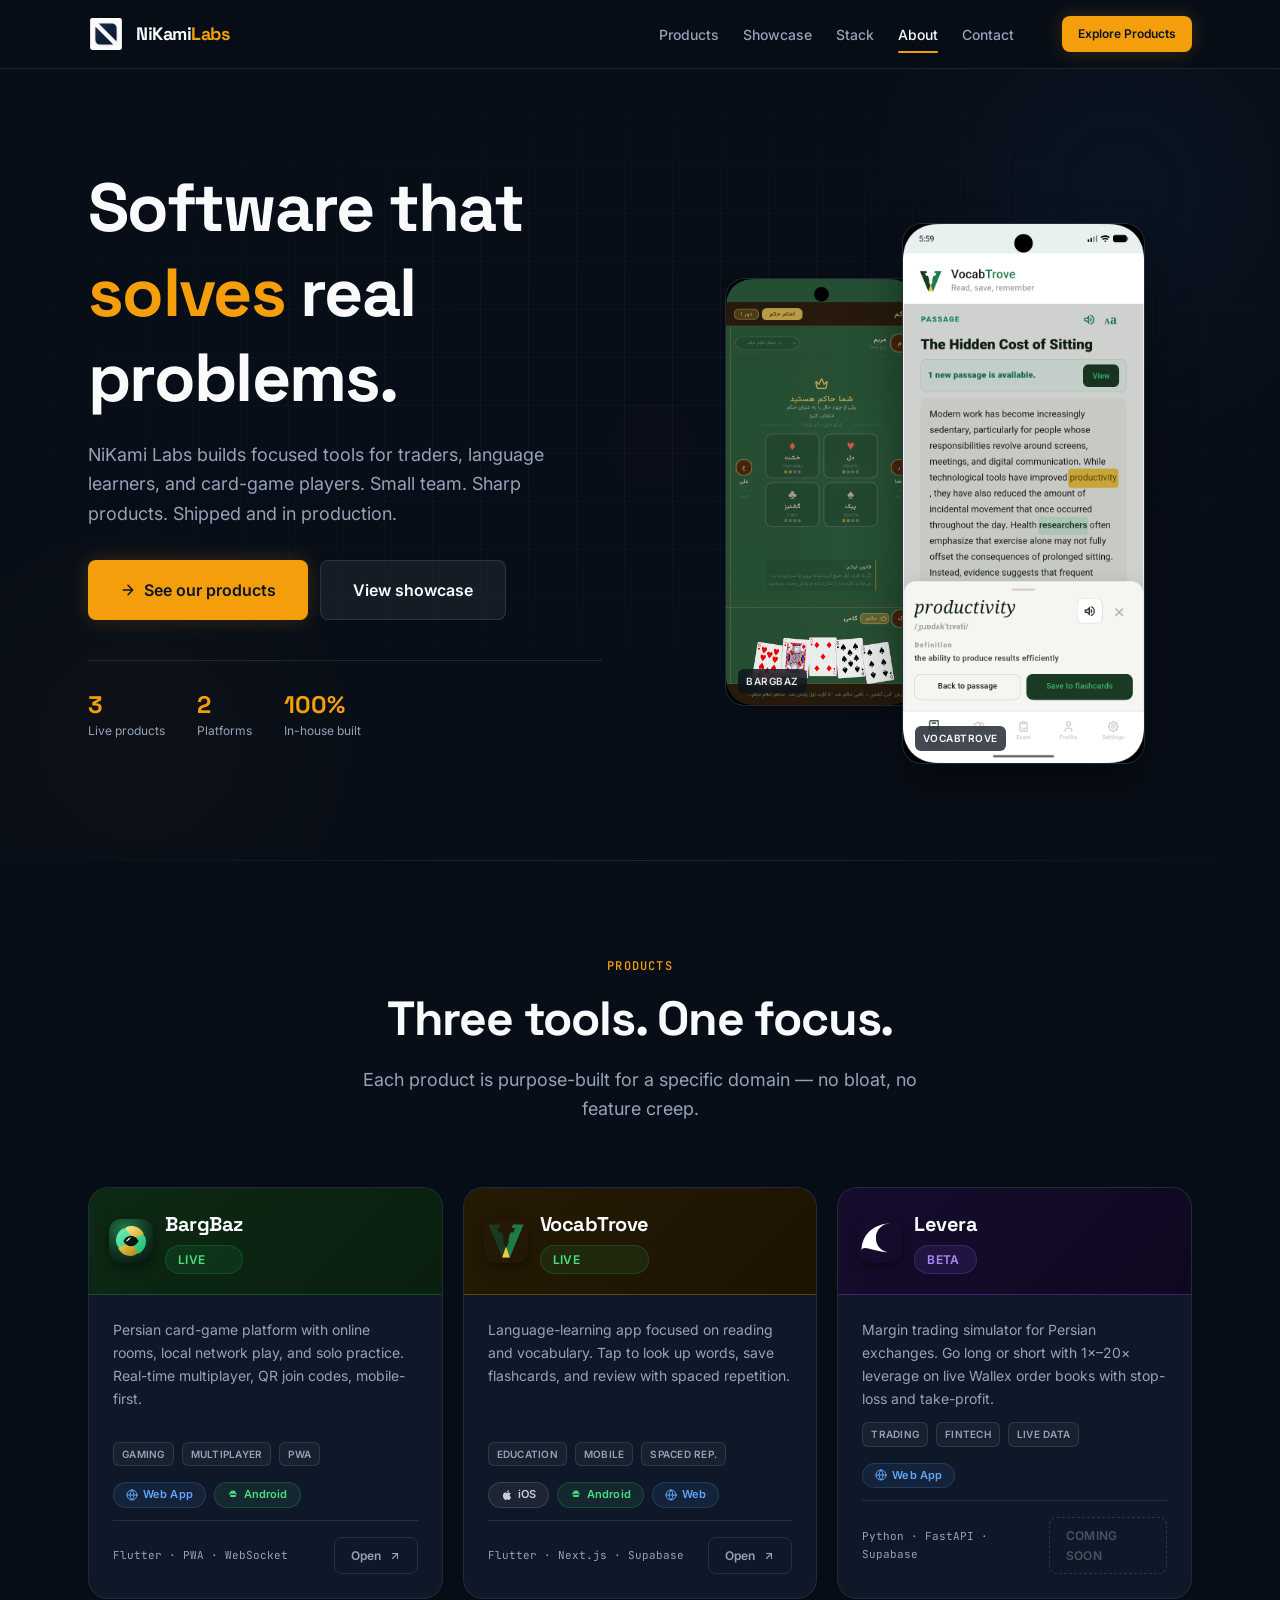
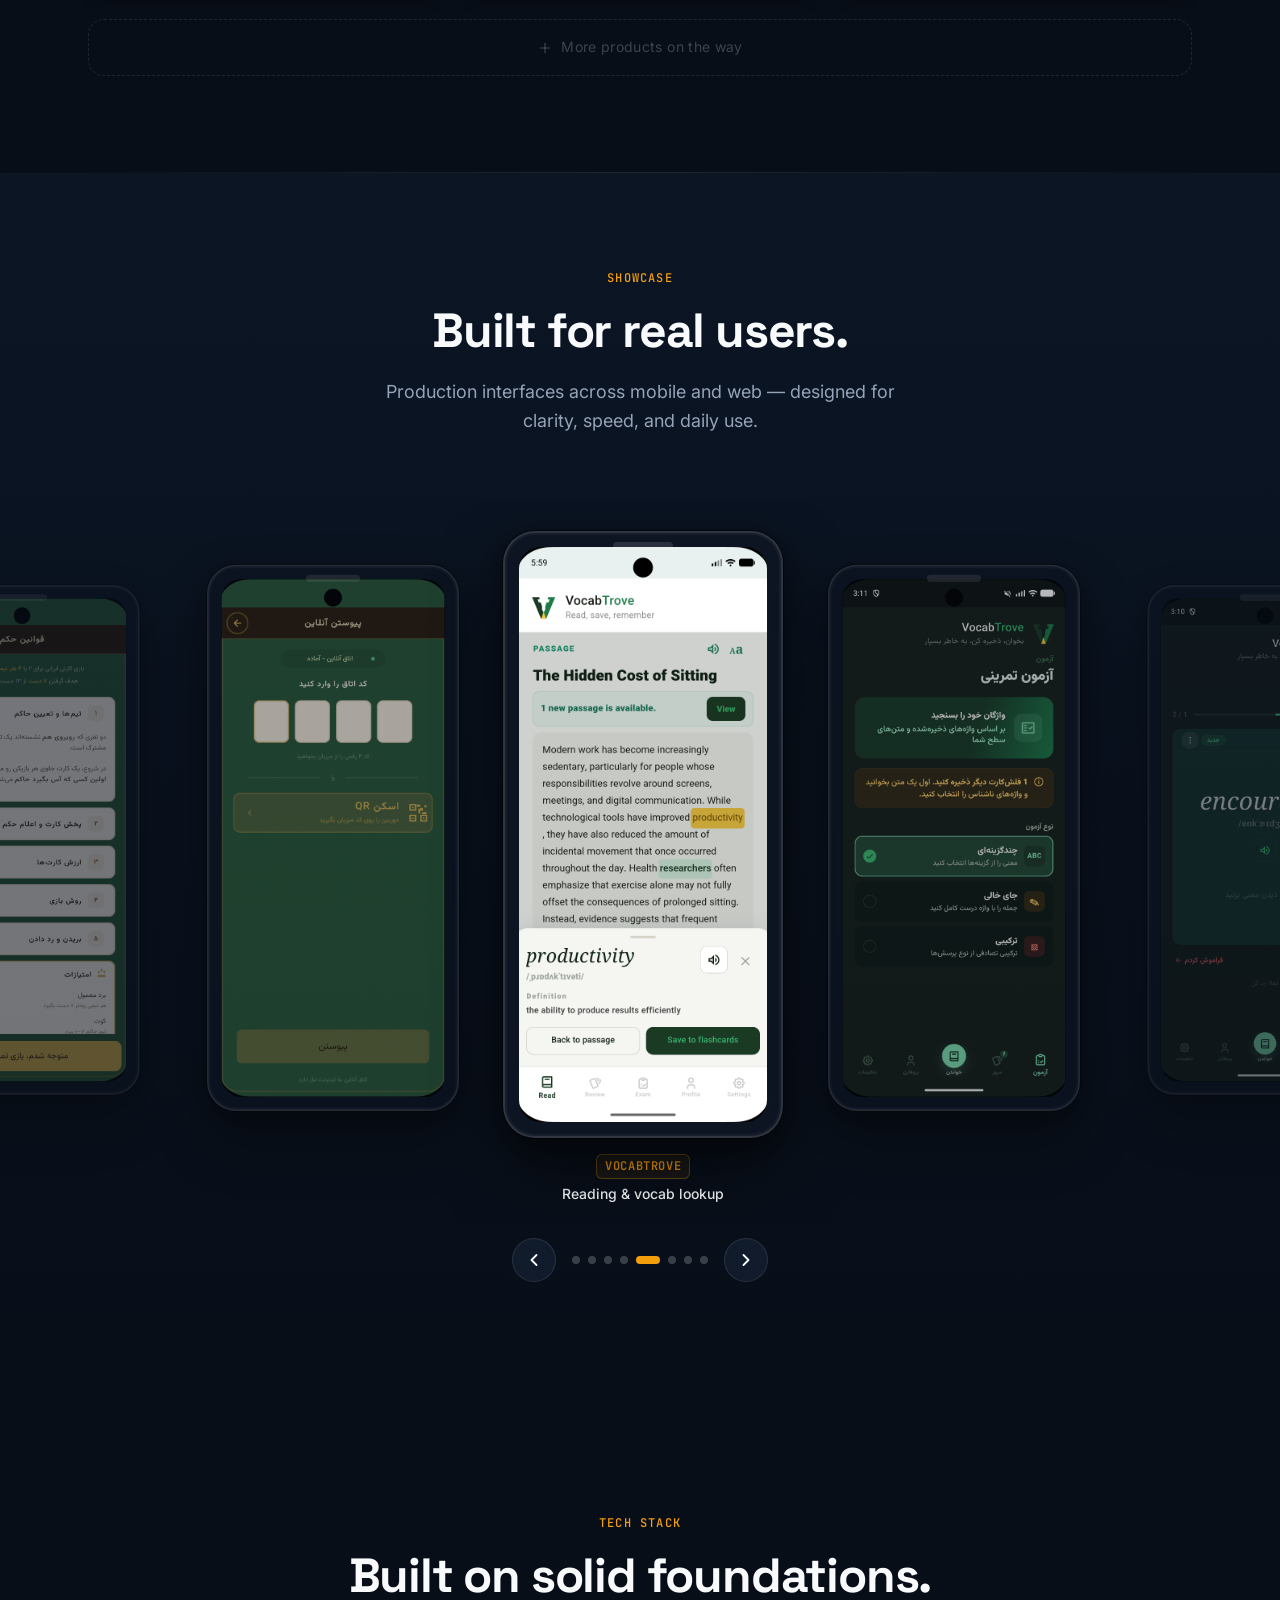
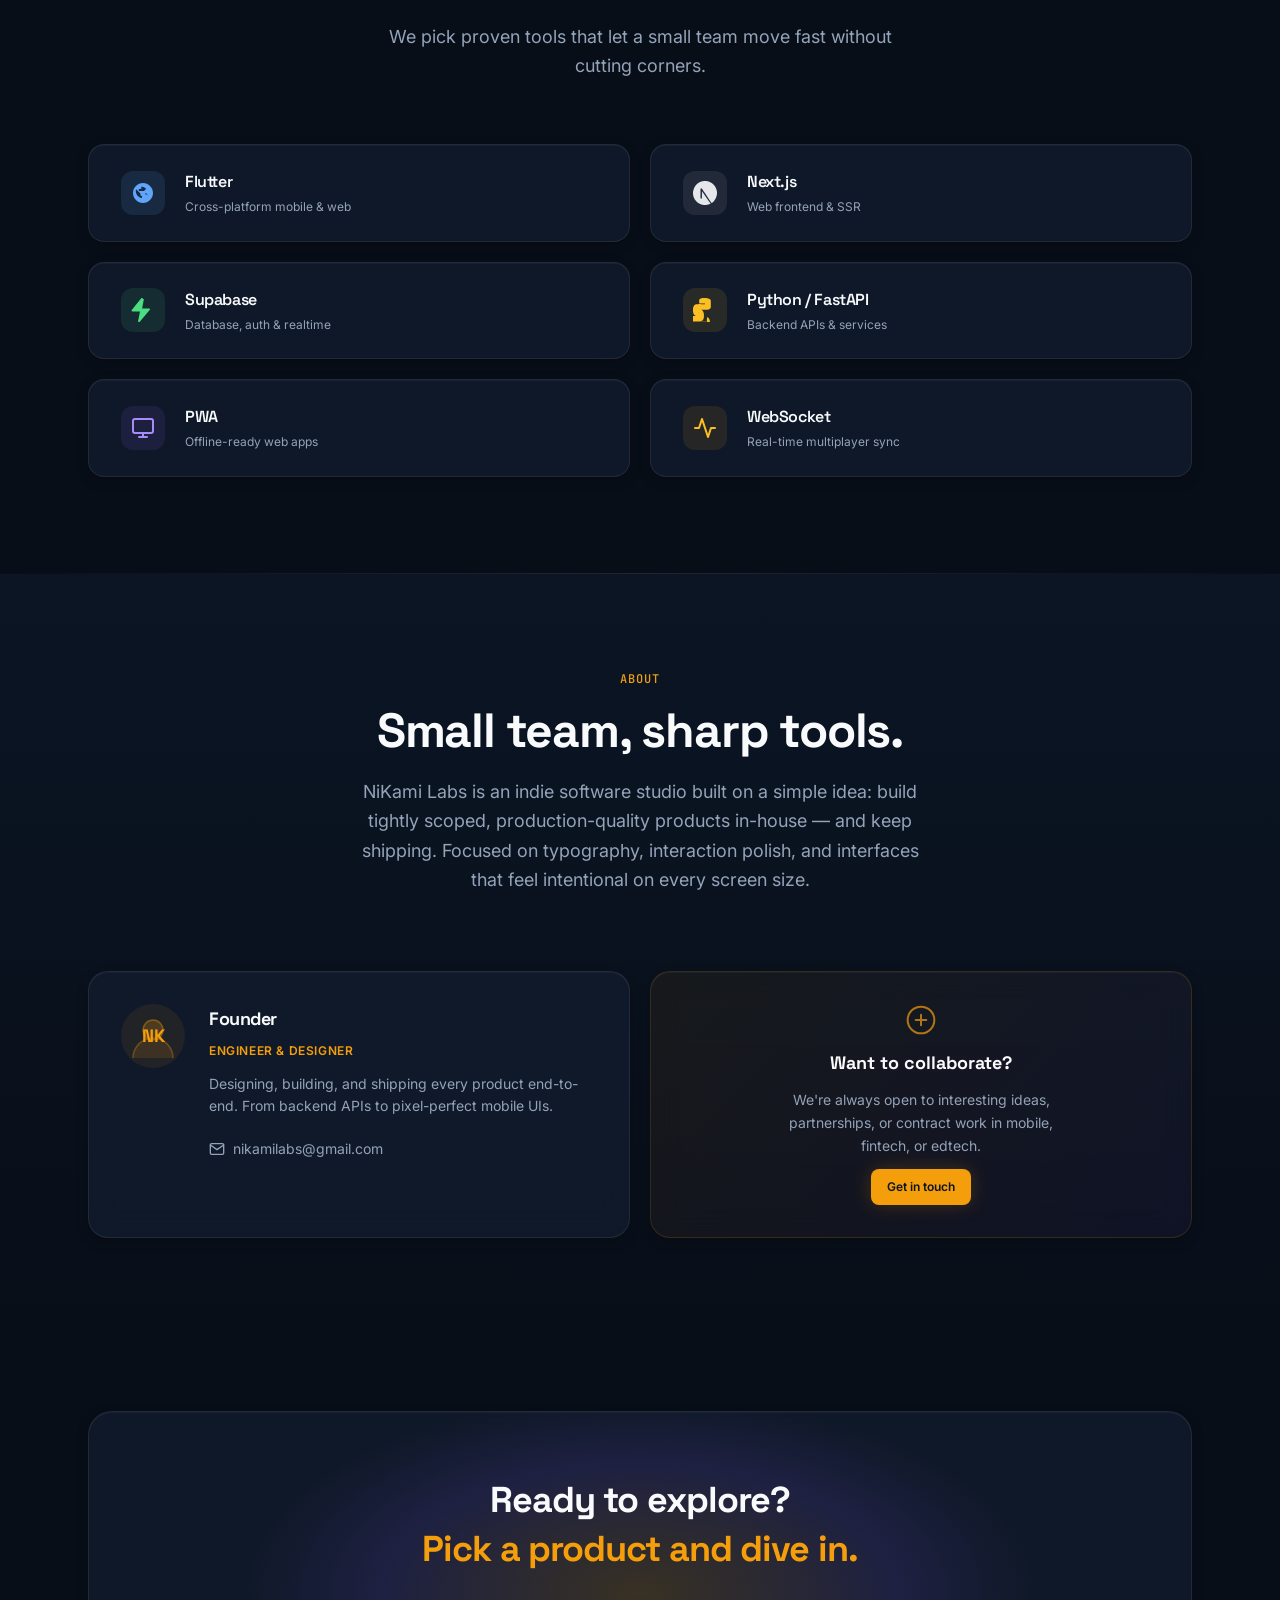
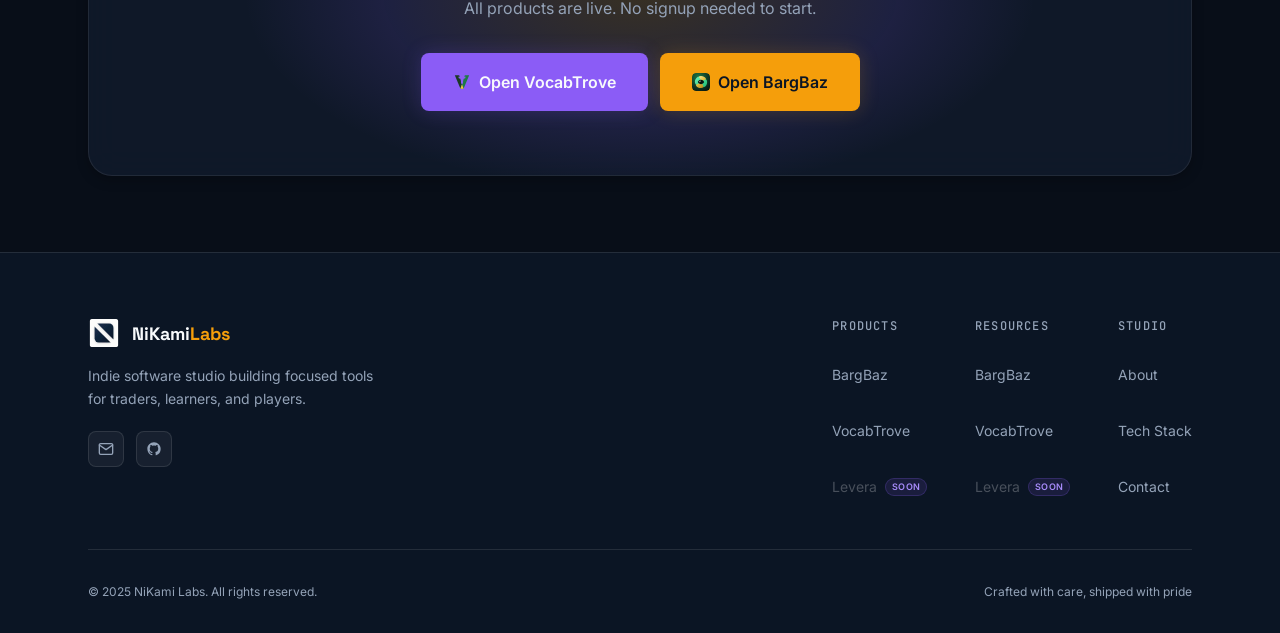
==== index.html @ 09a5a9fc "Initial commit" ====
<!DOCTYPE html>
<html lang="en">
<head>
  <meta charset="UTF-8" />
  <meta name="viewport" content="width=device-width, initial-scale=1.0" />
  <title>NiKami Labs — Software that means something</title>
  <meta name="description" content="NiKami Labs builds focused software products: BargBaz, VocabTrove, and Levera. Small indie team shipping production-quality apps." />
  <meta name="theme-color" content="#0B1524" />
  <meta property="og:title" content="NiKami Labs — Software that means something" />
  <meta property="og:description" content="Indie software studio building focused tools for traders, learners, and players." />
  <meta property="og:type" content="website" />
  <link rel="icon" href="logos/nikami-labs-mark.svg" type="image/svg+xml" />
  <link rel="stylesheet" href="styles.css" />
</head>
<body>

<a class="skip-link" href="#main">Skip to main content</a>

<!-- ══ NAV ══════════════════════════════════════════════════ -->
<div class="nav-wrapper">
  <nav class="container nav" aria-label="Primary">
    <a href="#" class="nav-logo" aria-label="NiKami Labs home">
      <img class="nav-logo-mark" src="logos/nikami-labs-mark.svg" width="36" height="36" alt="" />
      <span class="nav-logo-name">NiKami<span>Labs</span></span>
    </a>
    <ul class="nav-links">
      <li><a href="#products">Products</a></li>
      <li><a href="#showcase">Showcase</a></li>
      <li><a href="#stack">Stack</a></li>
      <li><a href="#about">About</a></li>
      <li><a href="#contact">Contact</a></li>
    </ul>
    <a href="#products" class="btn btn-primary btn-sm nav-cta">Explore Products</a>
    <button class="nav-hamburger" type="button" aria-label="Open menu" aria-expanded="false" aria-controls="mobileMenu" id="menuToggle">
      <svg width="22" height="22" viewBox="0 0 22 22" fill="none" aria-hidden="true">
        <path d="M3 6h16M3 11h16M3 16h16" stroke="currentColor" stroke-width="1.8" stroke-linecap="round"/>
      </svg>
    </button>
  </nav>
</div>

<div class="mobile-menu" id="mobileMenu" role="dialog" aria-label="Navigation" aria-hidden="true">
  <a href="#products">Products</a>
  <a href="#showcase">Showcase</a>
  <a href="#stack">Stack</a>
  <a href="#about">About</a>
  <a href="#contact">Contact</a>
  <a href="#products" class="btn btn-primary">Explore Products</a>
</div>


<main id="main">

<!-- ══ HERO ══════════════════════════════════════════════════ -->
<section class="hero" aria-labelledby="hero-heading">
  <div class="hero-bg" aria-hidden="true">
    <div class="hero-blob hero-blob-1"></div>
    <div class="hero-blob hero-blob-2"></div>
    <div class="hero-blob hero-blob-3"></div>
    <div class="hero-grid-bg"></div>
  </div>
  <div class="container hero-inner">

    <div class="hero-text reveal">
      <h1 class="hero-headline" id="hero-heading">
        Software that<br>
        <span class="highlight">solves</span> real<br>
        problems.
      </h1>
      <p class="hero-sub">
        NiKami Labs builds focused tools for traders, language learners,
        and card-game players. Small team. Sharp products. Shipped and in production.
      </p>
      <div class="hero-ctas">
        <a href="#products" class="btn btn-primary btn-lg">
          <svg width="16" height="16" viewBox="0 0 24 24" fill="none" stroke="currentColor" stroke-width="2.2" stroke-linecap="round" stroke-linejoin="round" aria-hidden="true"><path d="M5 12h14M12 5l7 7-7 7"/></svg>
          See our products
        </a>
        <a href="#showcase" class="btn btn-secondary btn-lg">View showcase</a>
      </div>
      <dl class="hero-stats">
        <div class="hero-stat">
          <dt class="hero-stat-value" data-count="3">3</dt>
          <dd class="hero-stat-label">Live products</dd>
        </div>
        <div class="hero-stat">
          <dt class="hero-stat-value" data-count="2">2</dt>
          <dd class="hero-stat-label">Platforms</dd>
        </div>
        <div class="hero-stat">
          <dt class="hero-stat-value">100%</dt>
          <dd class="hero-stat-label">In-house built</dd>
        </div>
      </dl>
    </div>

    <div class="hero-visual reveal reveal-d2" aria-hidden="true">
      <div class="hero-showcase">
        <div class="showcase-card showcase-card-main glass">
          <img src="screenshots/vocabTrove/vocabtrove-reader-phone.png" alt="" width="280" height="560" loading="eager" />
          <span class="showcase-label">VocabTrove</span>
        </div>
        <div class="showcase-card showcase-card-secondary glass">
          <img src="screenshots/bargbaz/Screenshot_1784278990.png" alt="" width="200" height="400" loading="eager" />
          <span class="showcase-label">BargBaz</span>
        </div>
        <div class="showcase-card showcase-card-tertiary glass">
          <img src="screenshots/vocabTrove/vocabtrove-fa-review-dark.png" alt="" width="180" height="360" loading="lazy" />
          <span class="showcase-label">Flashcards</span>
        </div>
      </div>
    </div>

  </div>
</section>

<hr class="divider">


<!-- ══ PRODUCTS (Bento) ═════════════════════════════════════ -->
<section id="products" class="section section-dark" aria-labelledby="products-heading">
  <div class="container">
    <div class="section-header reveal">
      <p class="eyebrow">Products</p>
      <h2 class="section-title" id="products-heading">Three tools. One focus.</h2>
      <p class="section-sub">Each product is purpose-built for a specific domain — no bloat, no feature creep.</p>
    </div>

    <div class="products-row">

      <!-- BargBaz -->
      <article class="product-card glass reveal" aria-labelledby="bargbaz-name">
        <div class="product-card-header-band banner-bargbaz">
          <img src="logos/bargbaz-final-pivot-icon.svg" width="40" height="40" alt="" class="product-band-logo" />
          <div>
            <h3 class="product-name" id="bargbaz-name">BargBaz</h3>
            <span class="badge badge-green">Live</span>
          </div>
        </div>
        <div class="product-card-body">
          <p class="product-desc">
            Persian card-game platform with online rooms, local network play, and solo practice.
            Real-time multiplayer, QR join codes, mobile-first.
          </p>
          <div class="product-tags">
            <span class="product-tag">Gaming</span>
            <span class="product-tag">Multiplayer</span>
            <span class="product-tag">PWA</span>
          </div>
          <div class="product-platforms">
            <span class="platform-badge platform-web">
              <svg width="12" height="12" viewBox="0 0 24 24" fill="none" stroke="currentColor" stroke-width="2" stroke-linecap="round" stroke-linejoin="round" aria-hidden="true"><circle cx="12" cy="12" r="10"/><line x1="2" y1="12" x2="22" y2="12"/><path d="M12 2a15.3 15.3 0 0 1 4 10 15.3 15.3 0 0 1-4 10 15.3 15.3 0 0 1-4-10 15.3 15.3 0 0 1 4-10z"/></svg>
              Web App
            </span>
            <span class="platform-badge platform-android">
              <svg width="12" height="12" viewBox="0 0 24 24" fill="currentColor" aria-hidden="true"><path d="M17.523 15.341a.5.5 0 0 1-.5.5H6.977a.5.5 0 0 1-.5-.5V9.5h11.046v5.841zm-10.98-9.5 1.195-2.39a.5.5 0 0 1 .894.447L7.5 5.8A7.5 7.5 0 0 0 4.5 12h15a7.5 7.5 0 0 0-3-6.2L15.368 3.898a.5.5 0 1 1 .894-.447L17.457 5.84A7.5 7.5 0 0 0 4.5 12M9.5 11a.5.5 0 1 0 0-1 .5.5 0 0 0 0 1zm5 0a.5.5 0 1 0 0-1 .5.5 0 0 0 0 1z"/></svg>
              Android
            </span>
          </div>
          <div class="product-footer">
            <span class="product-stack font-mono">Flutter · PWA · WebSocket</span>
            <a href="https://bargbaz.vercel.app" class="btn btn-ghost btn-sm" target="_blank" rel="noopener">
              Open <svg width="12" height="12" viewBox="0 0 24 24" fill="none" stroke="currentColor" stroke-width="2.2" stroke-linecap="round" stroke-linejoin="round" aria-hidden="true"><path d="M7 17L17 7M7 7h10v10"/></svg>
            </a>
          </div>
        </div>
      </article>

      <!-- VocabTrove -->
      <article class="product-card glass reveal reveal-d1" aria-labelledby="vocab-name">
        <div class="product-card-header-band banner-vocab">
          <img src="logos/vocabtrove-icon.svg" width="40" height="40" alt="" class="product-band-logo" />
          <div>
            <h3 class="product-name" id="vocab-name">VocabTrove</h3>
            <span class="badge badge-green">Live</span>
          </div>
        </div>
        <div class="product-card-body">
          <p class="product-desc">
            Language-learning app focused on reading and vocabulary. Tap to look up words,
            save flashcards, and review with spaced repetition.
          </p>
          <div class="product-tags">
            <span class="product-tag">Education</span>
            <span class="product-tag">Mobile</span>
            <span class="product-tag">Spaced Rep.</span>
          </div>
          <div class="product-platforms">
            <span class="platform-badge platform-ios">
              <svg width="12" height="12" viewBox="0 0 24 24" fill="currentColor" aria-hidden="true"><path d="M18.71 19.5c-.83 1.24-1.71 2.45-3.05 2.47-1.34.03-1.77-.79-3.29-.79-1.53 0-2 .77-3.27.82-1.31.05-2.3-1.32-3.14-2.53C4.25 17 2.94 12.45 4.7 9.39c.87-1.52 2.43-2.48 4.12-2.51 1.28-.02 2.5.87 3.29.87.78 0 2.26-1.07 3.8-.91.65.03 2.47.26 3.64 1.98-.09.06-2.17 1.28-2.15 3.81.03 3.02 2.65 4.03 2.68 4.04-.03.07-.42 1.44-1.38 2.83M13 3.5c.73-.83 1.94-1.46 2.94-1.5.13 1.17-.34 2.35-1.04 3.19-.69.85-1.83 1.51-2.95 1.42-.15-1.15.41-2.35 1.05-3.11z"/></svg>
              iOS
            </span>
            <span class="platform-badge platform-android">
              <svg width="12" height="12" viewBox="0 0 24 24" fill="currentColor" aria-hidden="true"><path d="M17.523 15.341a.5.5 0 0 1-.5.5H6.977a.5.5 0 0 1-.5-.5V9.5h11.046v5.841zm-10.98-9.5 1.195-2.39a.5.5 0 0 1 .894.447L7.5 5.8A7.5 7.5 0 0 0 4.5 12h15a7.5 7.5 0 0 0-3-6.2L15.368 3.898a.5.5 0 1 1 .894-.447L17.457 5.84A7.5 7.5 0 0 0 4.5 12M9.5 11a.5.5 0 1 0 0-1 .5.5 0 0 0 0 1zm5 0a.5.5 0 1 0 0-1 .5.5 0 0 0 0 1z"/></svg>
              Android
            </span>
            <span class="platform-badge platform-web">
              <svg width="12" height="12" viewBox="0 0 24 24" fill="none" stroke="currentColor" stroke-width="2" stroke-linecap="round" stroke-linejoin="round" aria-hidden="true"><circle cx="12" cy="12" r="10"/><line x1="2" y1="12" x2="22" y2="12"/><path d="M12 2a15.3 15.3 0 0 1 4 10 15.3 15.3 0 0 1-4 10 15.3 15.3 0 0 1-4-10 15.3 15.3 0 0 1 4-10z"/></svg>
              Web
            </span>
          </div>
          <div class="product-footer">
            <span class="product-stack font-mono">Flutter · Next.js · Supabase</span>
            <a href="https://vocab-trove.vercel.app" class="btn btn-ghost btn-sm" target="_blank" rel="noopener">
              Open <svg width="12" height="12" viewBox="0 0 24 24" fill="none" stroke="currentColor" stroke-width="2.2" stroke-linecap="round" stroke-linejoin="round" aria-hidden="true"><path d="M7 17L17 7M7 7h10v10"/></svg>
            </a>
          </div>
        </div>
      </article>

      <!-- Levera -->
      <article class="product-card glass reveal reveal-d2" aria-labelledby="levera-name">
        <div class="product-card-header-band banner-purple">
          <img src="logos/levera-logo.svg" width="40" height="40" alt="" class="product-band-logo" />
          <div>
            <h3 class="product-name" id="levera-name">Levera</h3>
            <span class="badge badge-purple">Beta</span>
          </div>
        </div>
        <div class="product-card-body">
          <p class="product-desc">
            Margin trading simulator for Persian exchanges. Go long or short with 1×–20× leverage
            on live Wallex order books with stop-loss and take-profit.
          </p>
          <div class="product-tags">
            <span class="product-tag">Trading</span>
            <span class="product-tag">Fintech</span>
            <span class="product-tag">Live Data</span>
          </div>
          <div class="product-platforms">
            <span class="platform-badge platform-web">
              <svg width="12" height="12" viewBox="0 0 24 24" fill="none" stroke="currentColor" stroke-width="2" stroke-linecap="round" stroke-linejoin="round" aria-hidden="true"><circle cx="12" cy="12" r="10"/><line x1="2" y1="12" x2="22" y2="12"/><path d="M12 2a15.3 15.3 0 0 1 4 10 15.3 15.3 0 0 1-4 10 15.3 15.3 0 0 1-4-10 15.3 15.3 0 0 1 4-10z"/></svg>
              Web App
            </span>
          </div>
          <div class="product-footer">
            <span class="product-stack font-mono">Python · FastAPI · Supabase</span>
            <span class="btn-coming-soon">Coming soon</span>
          </div>
        </div>
      </article>

      <!-- More coming — full-width strip -->
      <div class="product-upcoming-strip reveal reveal-d3" aria-label="More products coming">
        <svg width="16" height="16" viewBox="0 0 24 24" fill="none" stroke="currentColor" stroke-width="1.8" stroke-linecap="round" stroke-linejoin="round" aria-hidden="true"><line x1="12" y1="5" x2="12" y2="19"/><line x1="5" y1="12" x2="19" y2="12"/></svg>
        <span>More products on the way</span>
      </div>

    </div>
  </div>
</section>

<hr class="divider">


<!-- ══ SHOWCASE PHONE CAROUSEL ═══════════════════════════════ -->
<section id="showcase" class="section section-muted" aria-labelledby="showcase-heading">
  <div class="container">
    <div class="section-header reveal">
      <p class="eyebrow">Showcase</p>
      <h2 class="section-title" id="showcase-heading">Built for real users.</h2>
      <p class="section-sub">Production interfaces across mobile and web — designed for clarity, speed, and daily use.</p>
    </div>
  </div>

  <div class="phone-carousel reveal" role="region" aria-label="Product screenshots" aria-roledescription="carousel">

    <!-- the stage clips overflow; cards are positioned by JS -->
    <div class="phone-stage" id="phoneStage">
      <div class="phone-track" id="phoneTrack">

        <figure class="phone-card" role="group" aria-roledescription="slide" aria-label="1 of 8">
          <div class="phone-frame">
            <div class="phone-screen">
              <img src="screenshots/bargbaz/Screenshot_1784278990.png" alt="BargBaz — Hokm game, trump suit selection" loading="lazy" />
            </div>
          </div>
          <figcaption class="phone-caption">
            <span class="phone-caption-tag">BargBaz</span>
            Multiplayer card game
          </figcaption>
        </figure>

        <figure class="phone-card" role="group" aria-roledescription="slide" aria-label="2 of 8">
          <div class="phone-frame">
            <div class="phone-screen">
              <img src="screenshots/bargbaz/Screenshot_1784278939.png" alt="BargBaz — online room with QR code join" loading="lazy" />
            </div>
          </div>
          <figcaption class="phone-caption">
            <span class="phone-caption-tag">BargBaz</span>
            Online rooms &amp; QR join
          </figcaption>
        </figure>

        <figure class="phone-card" role="group" aria-roledescription="slide" aria-label="3 of 8">
          <div class="phone-frame">
            <div class="phone-screen">
              <img src="screenshots/bargbaz/Screenshot_1784278960.png" alt="BargBaz — active Hokm game screen" loading="lazy" />
            </div>
          </div>
          <figcaption class="phone-caption">
            <span class="phone-caption-tag">BargBaz</span>
            Active game
          </figcaption>
        </figure>

        <figure class="phone-card" role="group" aria-roledescription="slide" aria-label="4 of 8">
          <div class="phone-frame">
            <div class="phone-screen">
              <img src="screenshots/bargbaz/Screenshot_1784278948.png" alt="BargBaz — scoreboard" loading="lazy" />
            </div>
          </div>
          <figcaption class="phone-caption">
            <span class="phone-caption-tag">BargBaz</span>
            Score board
          </figcaption>
        </figure>

        <figure class="phone-card" role="group" aria-roledescription="slide" aria-label="5 of 8">
          <div class="phone-frame">
            <div class="phone-screen">
              <img src="screenshots/vocabTrove/vocabtrove-reader-phone.png" alt="VocabTrove — reader with tap-to-define lookup" loading="lazy" />
            </div>
          </div>
          <figcaption class="phone-caption">
            <span class="phone-caption-tag">VocabTrove</span>
            Reading &amp; vocab lookup
          </figcaption>
        </figure>

        <figure class="phone-card" role="group" aria-roledescription="slide" aria-label="6 of 8">
          <div class="phone-frame">
            <div class="phone-screen">
              <img src="screenshots/vocabTrove/vocabtrove-fa-exam-dark.png" alt="VocabTrove — placement exam" loading="lazy" />
            </div>
          </div>
          <figcaption class="phone-caption">
            <span class="phone-caption-tag">VocabTrove</span>
            Placement exam
          </figcaption>
        </figure>

        <figure class="phone-card" role="group" aria-roledescription="slide" aria-label="7 of 8">
          <div class="phone-frame">
            <div class="phone-screen">
              <img src="screenshots/vocabTrove/vocabtrove-fa-review-dark.png" alt="VocabTrove — flashcard review session" loading="lazy" />
            </div>
          </div>
          <figcaption class="phone-caption">
            <span class="phone-caption-tag">VocabTrove</span>
            Flashcard review
          </figcaption>
        </figure>

        <figure class="phone-card" role="group" aria-roledescription="slide" aria-label="8 of 8">
          <div class="phone-frame">
            <div class="phone-screen">
              <img src="screenshots/vocabTrove/vocabtrove-fa-profile.png" alt="VocabTrove — learner profile and stats" loading="lazy" />
            </div>
          </div>
          <figcaption class="phone-caption">
            <span class="phone-caption-tag">VocabTrove</span>
            Learner profile
          </figcaption>
        </figure>

      </div><!-- /phone-track -->
    </div><!-- /phone-stage -->

    <div class="slider-controls">
      <button class="slider-btn" id="sliderPrev" aria-label="Previous screenshot">
        <svg width="20" height="20" viewBox="0 0 24 24" fill="none" stroke="currentColor" stroke-width="2.2" stroke-linecap="round" stroke-linejoin="round" aria-hidden="true"><path d="M15 18l-6-6 6-6"/></svg>
      </button>
      <div class="slider-dots" id="sliderDots" role="tablist" aria-label="Slides"></div>
      <button class="slider-btn" id="sliderNext" aria-label="Next screenshot">
        <svg width="20" height="20" viewBox="0 0 24 24" fill="none" stroke="currentColor" stroke-width="2.2" stroke-linecap="round" stroke-linejoin="round" aria-hidden="true"><path d="M9 18l6-6-6-6"/></svg>
      </button>
    </div>

  </div><!-- /phone-carousel -->
</section>


<!-- ══ TECH STACK ════════════════════════════════════════════ -->
<section id="stack" class="section section-dark" aria-labelledby="stack-heading">
  <div class="container">
    <div class="section-header reveal">
      <p class="eyebrow">Tech Stack</p>
      <h2 class="section-title" id="stack-heading">Built on solid foundations.</h2>
      <p class="section-sub">We pick proven tools that let a small team move fast without cutting corners.</p>
    </div>
    <div class="stack-grid reveal">
      <div class="stack-item glass">
        <div class="stack-icon stack-icon--blue">
          <svg viewBox="0 0 24 24" fill="currentColor" aria-hidden="true"><path d="M12.001 2C6.476 2 2 6.476 2 12.001s4.476 10.001 10.001 10.001 10.001-4.476 10.001-10.001S17.526 2 12.001 2zm-1.051 14.93c-3.456-.406-6.124-3.351-6.124-6.929 0-.624.082-1.228.234-1.803l4.343 4.343v.865c0 .953.777 1.731 1.731 1.731l-.184 1.793zm6.179-2.248c-.236-.73-.952-1.252-1.793-1.252h-.866v-2.597c0-.477-.39-.866-.866-.866H7.806V8.1h1.73c.477 0 .866-.39.866-.866V5.504a8.17 8.17 0 0 1 4.767 2.21l-1.731 1.731c-.338.338-.338.887 0 1.225l1.83 1.83a8.22 8.22 0 0 1 1.862 1.862v-.001a8.17 8.17 0 0 1-.001 1.321z"/></svg>
        </div>
        <div class="stack-info">
          <div class="stack-name">Flutter</div>
          <div class="stack-desc">Cross-platform mobile &amp; web</div>
        </div>
      </div>
      <div class="stack-item glass">
        <div class="stack-icon stack-icon--white">
          <svg viewBox="0 0 24 24" fill="currentColor" aria-hidden="true"><path d="M11.572 0c-.176 0-.31.001-.358.007a19.76 19.76 0 0 1-.364.033C7.443.346 4.25 2.185 2.228 5.012a11.875 11.875 0 0 0-2.119 5.243c-.096.659-.108.854-.108 1.747s.012 1.089.108 1.748c.652 4.506 3.86 8.292 8.209 9.695.779.25 1.6.422 2.534.525.363.04 1.935.04 2.299 0 1.611-.178 2.977-.577 4.323-1.264.207-.106.247-.134.219-.158-.02-.013-.9-1.193-1.955-2.62l-1.919-2.592-2.404-3.558a338.739 338.739 0 0 0-2.422-3.556c-.009-.002-.018 1.579-.023 3.51-.007 3.38-.01 3.515-.052 3.595a.426.426 0 0 1-.206.214c-.075.037-.14.044-.495.044H7.81l-.108-.068a.438.438 0 0 1-.157-.171l-.05-.106.006-4.703.007-4.705.072-.092a.645.645 0 0 1 .174-.143c.096-.047.134-.051.54-.051.478 0 .558.018.682.154.035.038 1.337 1.999 2.895 4.361a10760.433 10760.433 0 0 0 4.735 7.17l1.9 2.879.096-.063a12.317 12.317 0 0 0 2.466-2.163 11.944 11.944 0 0 0 2.824-6.134c.096-.66.108-.854.108-1.748 0-.893-.012-1.088-.108-1.747-.652-4.506-3.859-8.292-8.208-9.695a12.597 12.597 0 0 0-2.499-.523A33.119 33.119 0 0 0 11.573 0z"/></svg>
        </div>
        <div class="stack-info">
          <div class="stack-name">Next.js</div>
          <div class="stack-desc">Web frontend &amp; SSR</div>
        </div>
      </div>
      <div class="stack-item glass">
        <div class="stack-icon stack-icon--green">
          <svg viewBox="0 0 24 24" fill="currentColor" aria-hidden="true"><path d="M11.9 1.036c-.015-.986-1.26-1.41-1.874-.637L.764 12.05C.303 12.648.72 13.5 1.5 13.5h7.517l-1.9 9.46c-.19.947 1.007 1.52 1.674.762l10.05-11.95c.455-.54.04-1.365-.586-1.365h-7.15l1.795-9.371z"/></svg>
        </div>
        <div class="stack-info">
          <div class="stack-name">Supabase</div>
          <div class="stack-desc">Database, auth &amp; realtime</div>
        </div>
      </div>
      <div class="stack-item glass">
        <div class="stack-icon stack-icon--yellow">
          <svg viewBox="0 0 24 24" fill="currentColor" aria-hidden="true"><path d="M14.25.18l.9.2.73.26.59.3.45.32.34.34.25.34.16.33.1.3.04.26.02.2-.01.13V8.5l-.05.63-.13.55-.21.46-.26.38-.3.31-.33.25-.35.19-.35.14-.33.1-.3.07-.26.04-.21.02H8.77l-.69.05-.59.14-.5.22-.41.27-.33.32-.27.35-.2.36-.15.37-.1.35-.07.32-.04.27-.02.21v3.06H3.17l-.21-.03-.28-.07-.32-.12-.35-.18-.36-.26-.36-.36-.35-.46-.32-.59-.28-.73-.21-.88-.14-1.05-.05-1.23.06-1.22.16-1.04.24-.87.32-.71.36-.57.4-.44.42-.33.42-.24.4-.16.36-.1.32-.05.24-.01h.16l.06.01h8.16v-.83H6.18l-.01-2.75-.02-.37.05-.34.11-.31.17-.28.25-.26.31-.23.38-.2.44-.18.51-.15.58-.12.64-.1.71-.06.77-.04.84-.02 1.27.05zm-6.3 11.58l.28.06.32.12.35.18.36.27.36.35.35.47.32.59.28.73.21.88.14 1.04.05 1.23-.06 1.23-.16 1.04-.24.86-.32.71-.36.57-.4.45-.42.33-.42.24-.4.16-.36.09-.32.05-.24.02-.16-.01h-8.22v.82h5.84l.01 2.76.02.36-.05.34-.11.31-.17.28-.25.26-.31.22-.38.21-.44.17-.51.15-.58.13-.64.09-.71.07-.77.04-.84.01-1.27-.04-1.07-.14-.9-.2-.73-.25-.59-.3-.45-.33-.34-.34-.25-.34-.16-.33-.1-.3-.04-.25-.02-.2.01-.13v-5.34l.05-.64.13-.54.21-.46.26-.38.3-.31.33-.25.35-.19.35-.14.33-.1.3-.06.26-.04.21-.02.13-.01h5.84l.69-.05.59-.14.5-.21.41-.28.33-.32.27-.35.2-.36.15-.36.1-.35.07-.32.04-.28.02-.21V6.07h2.09l.14.01zm6.07 7.44l.28.06.32.12.35.18.36.27.36.35.35.47.32.59.28.73.21.88.14 1.04.05 1.23-.06 1.23-.16 1.04-.24.86-.32.71-.36.57-.4.45-.42.33-.42.24-.4.16-.36.09-.32.05-.24.02-.16-.01-1.35-.04-1.14-.14-.95-.22-.78-.28-.63-.35-.5-.4-.39-.44-.29-.46-.21-.48-.13-.49-.07-.48-.02-.47.02-.44.07-.41.11-.39.17-.35.23-.33.29-.28.35-.24.4-.2.45-.14.52-.1.57-.07.63-.02.69.02.73.07.77.12.79.17.82.22.83.27.84.3.83.35.81.39.77.44.71.48.65.52.57.55.49.58.41.6.3.62.2.64.09.65-.01.66-.12.65-.21.65-.3.62-.4.61-.49.57-.58.53-.65.49-.72.43-.79.37-.85.29-.91.23-.97.14-1.04.06-.55.01z"/></svg>
        </div>
        <div class="stack-info">
          <div class="stack-name">Python / FastAPI</div>
          <div class="stack-desc">Backend APIs &amp; services</div>
        </div>
      </div>
      <div class="stack-item glass">
        <div class="stack-icon stack-icon--purple">
          <svg viewBox="0 0 24 24" fill="none" stroke="currentColor" stroke-width="2" stroke-linecap="round" stroke-linejoin="round" aria-hidden="true"><rect x="2" y="3" width="20" height="14" rx="2" ry="2"/><line x1="8" y1="21" x2="16" y2="21"/><line x1="12" y1="17" x2="12" y2="21"/></svg>
        </div>
        <div class="stack-info">
          <div class="stack-name">PWA</div>
          <div class="stack-desc">Offline-ready web apps</div>
        </div>
      </div>
      <div class="stack-item glass">
        <div class="stack-icon stack-icon--amber">
          <svg viewBox="0 0 24 24" fill="none" stroke="currentColor" stroke-width="2" stroke-linecap="round" stroke-linejoin="round" aria-hidden="true"><polyline points="22 12 18 12 15 21 9 3 6 12 2 12"/></svg>
        </div>
        <div class="stack-info">
          <div class="stack-name">WebSocket</div>
          <div class="stack-desc">Real-time multiplayer sync</div>
        </div>
      </div>
    </div>
  </div>
</section>

<hr class="divider">


<!-- ══ ABOUT / TEAM ══════════════════════════════════════════ -->
<section id="about" class="section section-muted" aria-labelledby="about-heading">
  <div class="container">
    <div class="section-header reveal">
      <p class="eyebrow">About</p>
      <h2 class="section-title" id="about-heading">Small team, sharp tools.</h2>
      <p class="section-sub">
        NiKami Labs is an indie software studio built on a simple idea: build tightly scoped,
        production-quality products in-house — and keep shipping. Focused on typography,
        interaction polish, and interfaces that feel intentional on every screen size.
      </p>
    </div>

    <!-- Team / Founder -->
    <div class="team-section reveal">
      <div class="team-divider" style="display:none"></div>
      <div class="team-grid">
        <div class="team-card glass">
          <div class="team-avatar" aria-hidden="true">
            <svg viewBox="0 0 64 64" fill="none" aria-hidden="true">
              <circle cx="32" cy="32" r="32" fill="rgba(245,158,11,0.08)"/>
              <circle cx="32" cy="26" r="10" fill="rgba(245,158,11,0.2)" stroke="rgba(245,158,11,0.4)" stroke-width="1.5"/>
              <path d="M12 54c0-11.046 8.954-20 20-20s20 8.954 20 20" fill="rgba(245,158,11,0.12)" stroke="rgba(245,158,11,0.3)" stroke-width="1.5"/>
            </svg>
            <div class="team-avatar-initials">NK</div>
          </div>
          <div class="team-info">
            <div class="team-name">Founder</div>
            <div class="team-role">Engineer &amp; Designer</div>
            <p class="team-bio">Designing, building, and shipping every product end-to-end. From backend APIs to pixel-perfect mobile UIs.</p>
            <div class="team-links">
              <a href="mailto:nikamilabs@gmail.com" class="team-link" aria-label="Email">
                <svg width="16" height="16" viewBox="0 0 24 24" fill="none" stroke="currentColor" stroke-width="2" stroke-linecap="round" stroke-linejoin="round" aria-hidden="true"><path d="M4 4h16c1.1 0 2 .9 2 2v12c0 1.1-.9 2-2 2H4c-1.1 0-2-.9-2-2V6c0-1.1.9-2 2-2z"/><polyline points="22,6 12,13 2,6"/></svg>
                nikamilabs@gmail.com
              </a>
            </div>
          </div>
        </div>
        <div class="team-card team-card--cta glass">
          <div class="team-cta-content">
            <svg width="32" height="32" viewBox="0 0 24 24" fill="none" stroke="currentColor" stroke-width="1.5" stroke-linecap="round" stroke-linejoin="round" aria-hidden="true"><circle cx="12" cy="12" r="10"/><line x1="12" y1="8" x2="12" y2="16"/><line x1="8" y1="12" x2="16" y2="12"/></svg>
            <h3>Want to collaborate?</h3>
            <p>We're always open to interesting ideas, partnerships, or contract work in mobile, fintech, or edtech.</p>
            <a href="mailto:nikamilabs@gmail.com" class="btn btn-primary btn-sm">Get in touch</a>
          </div>
        </div>
      </div>
    </div>
  </div>
</section>


<!-- ══ CTA BAND ════════════════════════════════════════════════ -->
<section class="cta-band" aria-labelledby="cta-heading">
  <div class="container">
    <div class="cta-band-inner glass">
      <div class="cta-band-glow" aria-hidden="true"></div>
      <h2 class="cta-band-title reveal" id="cta-heading">
        Ready to explore?<br>
        <span class="cta-highlight">Pick a product and dive in.</span>
      </h2>
      <p class="cta-band-sub reveal reveal-d1">All products are live. No signup needed to start.</p>
      <div class="cta-band-actions reveal reveal-d2">
        <a href="https://vocab-trove.vercel.app" class="btn btn-accent btn-lg" target="_blank" rel="noopener">
          <img src="logos/vocabtrove-icon.svg" width="18" height="18" alt="" style="border-radius:4px" />
          Open VocabTrove
        </a>
        <a href="https://bargbaz.vercel.app" class="btn btn-primary btn-lg" target="_blank" rel="noopener">
          <img src="logos/bargbaz-final-pivot-icon.svg" width="18" height="18" alt="" style="border-radius:4px" />
          Open BargBaz
        </a>
      </div>
    </div>
  </div>
</section>

</main>


<!-- ══ FOOTER ═════════════════════════════════════════════════ -->
<footer id="contact">
  <div class="container">
    <div class="footer-top">
      <div class="footer-brand">
        <div class="footer-logo">
          <img class="footer-logo-mark" src="logos/nikami-labs-mark.svg" width="32" height="32" alt="" />
          <span class="footer-logo-name">NiKami<span>Labs</span></span>
        </div>
        <p class="footer-tagline">Indie software studio building focused tools for traders, learners, and players.</p>
        <div class="footer-social">
          <a href="mailto:nikamilabs@gmail.com" class="social-link" aria-label="Email us">
            <svg width="16" height="16" viewBox="0 0 24 24" fill="none" stroke="currentColor" stroke-width="2" stroke-linecap="round" stroke-linejoin="round" aria-hidden="true"><path d="M4 4h16c1.1 0 2 .9 2 2v12c0 1.1-.9 2-2 2H4c-1.1 0-2-.9-2-2V6c0-1.1.9-2 2-2z"/><polyline points="22,6 12,13 2,6"/></svg>
          </a>
          <a href="https://github.com/nikamilabs" class="social-link" aria-label="GitHub" target="_blank" rel="noopener">
            <svg width="16" height="16" viewBox="0 0 24 24" fill="currentColor" aria-hidden="true"><path d="M12 2C6.477 2 2 6.484 2 12.017c0 4.425 2.865 8.18 6.839 9.504.5.092.682-.217.682-.483 0-.237-.008-.868-.013-1.703-2.782.605-3.369-1.343-3.369-1.343-.454-1.158-1.11-1.466-1.11-1.466-.908-.62.069-.608.069-.608 1.003.07 1.531 1.032 1.531 1.032.892 1.53 2.341 1.088 2.91.832.092-.647.35-1.088.636-1.338-2.22-.253-4.555-1.113-4.555-4.951 0-1.093.39-1.988 1.029-2.688-.103-.253-.446-1.272.098-2.65 0 0 .84-.27 2.75 1.026A9.564 9.564 0 0 1 12 6.844a9.59 9.59 0 0 1 2.504.337c1.909-1.296 2.747-1.027 2.747-1.027.546 1.379.202 2.398.1 2.651.64.7 1.028 1.595 1.028 2.688 0 3.848-2.339 4.695-4.566 4.943.359.309.678.92.678 1.855 0 1.338-.012 2.419-.012 2.747 0 .268.18.58.688.482A10.02 10.02 0 0 0 22 12.017C22 6.484 17.522 2 12 2z"/></svg>
          </a>
        </div>
      </div>
      <div class="footer-links-row">
        <div class="footer-col">
          <h4>Products</h4>
          <ul>
            <li><a href="https://bargbaz.vercel.app" target="_blank" rel="noopener">BargBaz</a></li>
            <li><a href="https://vocab-trove.vercel.app" target="_blank" rel="noopener">VocabTrove</a></li>
            <li><span class="footer-link-muted">Levera <span class="badge badge-purple" style="font-size:9px;padding:1px 6px;">Soon</span></span></li>
          </ul>
        </div>
        <div class="footer-col">
          <h4>Resources</h4>
          <ul>
            <li><a href="https://bargbaz.vercel.app" target="_blank" rel="noopener">BargBaz</a></li>
            <li><a href="https://vocab-trove.vercel.app" target="_blank" rel="noopener">VocabTrove</a></li>
            <li><span class="footer-link-muted">Levera <span class="badge badge-purple" style="font-size:9px;padding:1px 6px;">Soon</span></span></li>
          </ul>
        </div>
        <div class="footer-col">
          <h4>Studio</h4>
          <ul>
            <li><a href="#about">About</a></li>
            <li><a href="#stack">Tech Stack</a></li>
            <li><a href="mailto:nikamilabs@gmail.com">Contact</a></li>
          </ul>
        </div>
      </div>
    </div>
    <div class="footer-bottom">
      <span>&copy; 2025 NiKami Labs. All rights reserved.</span>
      <span class="footer-made">Crafted with care, shipped with pride</span>
    </div>
  </div>
</footer>


<script>
  // ── Mobile menu ────────────────────────────────────────────
  const menuToggle = document.getElementById('menuToggle');
  const mobileMenu = document.getElementById('mobileMenu');

  function setMenuOpen(open) {
    mobileMenu.classList.toggle('open', open);
    menuToggle.setAttribute('aria-expanded', String(open));
    mobileMenu.setAttribute('aria-hidden', String(!open));
    document.body.classList.toggle('menu-open', open);
  }

  menuToggle.addEventListener('click', () => setMenuOpen(!mobileMenu.classList.contains('open')));
  mobileMenu.querySelectorAll('a').forEach(link => link.addEventListener('click', () => setMenuOpen(false)));

  document.addEventListener('click', (e) => {
    if (mobileMenu.classList.contains('open') &&
        !mobileMenu.contains(e.target) &&
        !menuToggle.contains(e.target)) {
      setMenuOpen(false);
    }
  });

  document.addEventListener('keydown', (e) => {
    if (e.key === 'Escape' && mobileMenu.classList.contains('open')) setMenuOpen(false);
  });

  // ── Scroll reveal ──────────────────────────────────────────
  const revealObserver = new IntersectionObserver(
    (entries) => entries.forEach(e => { if (e.isIntersecting) e.target.classList.add('in'); }),
    { threshold: 0.1 }
  );
  document.querySelectorAll('.reveal').forEach(el => revealObserver.observe(el));

  // ── Nav active state on scroll ─────────────────────────────
  const sections = document.querySelectorAll('section[id], footer[id]');
  const navLinks = document.querySelectorAll('.nav-links a');

  const navObserver = new IntersectionObserver((entries) => {
    entries.forEach(entry => {
      if (entry.isIntersecting) {
        const id = entry.target.id;
        navLinks.forEach(link => {
          link.classList.toggle('active', link.getAttribute('href') === '#' + id);
        });
      }
    });
  }, { rootMargin: '-40% 0px -50% 0px' });

  sections.forEach(s => navObserver.observe(s));

  // ── Phone Carousel ─────────────────────────────────────────
  (function () {
    const track   = document.getElementById('phoneTrack');
    const stage   = document.getElementById('phoneStage');
    const dotsEl  = document.getElementById('sliderDots');
    const btnPrev = document.getElementById('sliderPrev');
    const btnNext = document.getElementById('sliderNext');
    if (!track) return;

    const cards = Array.from(track.querySelectorAll('.phone-card'));
    const total = cards.length;
    let cur     = 0;
    let autoId  = null;

    // build dots
    cards.forEach((_, i) => {
      const btn = document.createElement('button');
      btn.className = 'slider-dot';
      btn.setAttribute('role', 'tab');
      btn.setAttribute('aria-label', `Go to slide ${i + 1}`);
      btn.setAttribute('aria-selected', String(i === 0));
      btn.addEventListener('click', () => goTo(i, true));
      dotsEl.appendChild(btn);
    });

    // clicking a side card navigates to it
    cards.forEach((card, i) => {
      card.addEventListener('click', () => { if (i !== cur) goTo(i, true); });
    });

    function goTo(idx, userAction) {
      cur = (idx + total) % total;

      // update classes
      cards.forEach((c, i) => {
        c.classList.toggle('is-active',   i === cur);
        c.classList.toggle('is-adjacent', i === (cur - 1 + total) % total || i === (cur + 1) % total);
        c.setAttribute('aria-hidden', i !== cur ? 'true' : 'false');
      });

      dotsEl.querySelectorAll('.slider-dot').forEach((d, i) => {
        d.classList.toggle('active', i === cur);
        d.setAttribute('aria-selected', String(i === cur));
      });

      // center the active card inside the stage
      const stageW  = stage.offsetWidth;
      const cardEl  = cards[cur];
      const cardW   = cardEl.offsetWidth;
      const cardGap = parseInt(getComputedStyle(cardEl).marginLeft) +
                      parseInt(getComputedStyle(cardEl).marginRight);
      const fullW   = cardW + cardGap;
      // offset = position of active card's left edge relative to track start
      const offset  = cur * fullW;
      // we want that card centered in the stage
      const shift   = offset - (stageW / 2) + (fullW / 2);
      track.style.transform = `translateX(${-shift}px)`;

      if (userAction) restartAuto();
    }

    function restartAuto() {
      clearInterval(autoId);
      autoId = setInterval(() => goTo(cur + 1), 4000);
    }

    btnPrev.addEventListener('click', () => goTo(cur - 1, true));
    btnNext.addEventListener('click', () => goTo(cur + 1, true));

    // keyboard
    track.closest('.phone-carousel').addEventListener('keydown', (e) => {
      if (e.key === 'ArrowLeft')  { goTo(cur - 1, true); e.preventDefault(); }
      if (e.key === 'ArrowRight') { goTo(cur + 1, true); e.preventDefault(); }
    });

    // swipe
    let touchX = null;
    stage.addEventListener('touchstart', e => { touchX = e.touches[0].clientX; }, { passive: true });
    stage.addEventListener('touchend', e => {
      if (touchX === null) return;
      const dx = e.changedTouches[0].clientX - touchX;
      if (Math.abs(dx) > 40) goTo(dx < 0 ? cur + 1 : cur - 1, true);
      touchX = null;
    }, { passive: true });

    // init — start at middle slide so both sides peek in symmetrically
    requestAnimationFrame(() => {
      goTo(Math.floor(total / 2));
      restartAuto();
    });

    // pause on hover/focus
    const root = track.closest('.phone-carousel');
    root.addEventListener('mouseenter', () => clearInterval(autoId));
    root.addEventListener('mouseleave', restartAuto);
    root.addEventListener('focusin',   () => clearInterval(autoId));
    root.addEventListener('focusout',  restartAuto);

    // recalc on resize
    let resizeTimer;
    window.addEventListener('resize', () => {
      clearTimeout(resizeTimer);
      resizeTimer = setTimeout(() => goTo(cur), 100);
    });
  })();
</script>

</body>
</html>
---- styles.css ----
/* ============================================================
   NiKami Labs — Design System CSS
   Style: Cinematic Dark + Glassmorphism
   Palette: Navy Trust + Gold Accent + Purple Tech
   ============================================================ */

@import url('https://fonts.googleapis.com/css2?family=Inter:wght@400;500;600;700&family=JetBrains+Mono:wght@400;500&family=Space+Grotesk:wght@500;600;700&display=swap');

/* ── Primitive Tokens ─────────────────────────────────────── */
:root {
  --color-navy-900: #0B1524;
  --color-navy-800: #131E30;
  --color-navy-700: #15304F;
  --color-navy-600: #1E293B;
  --color-navy-500: #334155;

  --color-gray-50:  #F9FAFB;
  --color-gray-100: #F3F4F6;
  --color-gray-400: #9CA3AF;
  --color-gray-500: #6B7280;

  --color-amber-400: #FBBF24;
  --color-amber-500: #F59E0B;
  --color-amber-600: #D97706;

  --color-purple-400: #A78BFA;
  --color-purple-500: #8B5CF6;
  --color-purple-600: #7C3AED;

  --color-green-400: #4ADE80;
  --color-green-500: #22C55E;
  --color-blue-400:  #60A5FA;
  --color-red-500:   #EF4444;

  --space-1:  0.25rem;
  --space-2:  0.5rem;
  --space-3:  0.75rem;
  --space-4:  1rem;
  --space-5:  1.25rem;
  --space-6:  1.5rem;
  --space-8:  2rem;
  --space-10: 2.5rem;
  --space-12: 3rem;
  --space-14: 3.5rem;
  --space-16: 4rem;
  --space-20: 5rem;
  --space-24: 6rem;

  --font-size-xs:   0.75rem;
  --font-size-sm:   0.875rem;
  --font-size-base: 1rem;
  --font-size-lg:   1.125rem;
  --font-size-xl:   1.25rem;
  --font-size-2xl:  1.5rem;
  --font-size-3xl:  1.875rem;
  --font-size-4xl:  2.25rem;
  --font-size-5xl:  3rem;

  --leading-tight:   1.25;
  --leading-snug:    1.375;
  --leading-normal:  1.5;
  --leading-relaxed: 1.625;

  --font-weight-medium:   500;
  --font-weight-semibold: 600;
  --font-weight-bold:     700;

  --tracking-tight:   -0.025em;
  --tracking-wide:    0.025em;
  --tracking-wider:   0.05em;
  --tracking-widest:  0.1em;

  --radius-sm:   0.375rem;
  --radius-md:   0.5rem;
  --radius-lg:   0.75rem;
  --radius-xl:   1rem;
  --radius-2xl:  1.25rem;
  --radius-3xl:  1.5rem;
  --radius-full: 9999px;

  --shadow-sm:  0 1px 2px rgb(0 0 0 / 0.2);
  --shadow-md:  0 4px 12px rgb(0 0 0 / 0.25);
  --shadow-lg:  0 12px 32px rgb(0 0 0 / 0.35);
  --shadow-xl:  0 24px 48px rgb(0 0 0 / 0.4);

  --duration-fast:   150ms;
  --duration-normal: 200ms;
  --duration-slow:   300ms;

  --ease-out: cubic-bezier(0.16, 1, 0.3, 1);

  --z-sticky: 1100;
  --z-modal:  1200;

  --glass-bg:        rgba(19, 30, 48, 0.72);
  --glass-border:    rgba(255, 255, 255, 0.08);
  --glass-highlight: rgba(255, 255, 255, 0.04);
}

/* ── Semantic Tokens ──────────────────────────────────────── */
:root {
  --color-background:       #080E18;
  --color-background-alt:   var(--color-navy-900);
  --color-foreground:       #F8FAFC;
  --color-card:             var(--color-navy-800);
  --color-muted:            var(--color-navy-600);
  --color-muted-foreground: #94A3B8;
  --color-border:           rgba(255, 255, 255, 0.1);
  --color-ring:             var(--color-amber-500);

  --color-primary:            var(--color-amber-500);
  --color-primary-hover:      var(--color-amber-600);
  --color-primary-foreground: var(--color-navy-900);

  --color-secondary:            rgba(255, 255, 255, 0.06);
  --color-secondary-hover:      rgba(255, 255, 255, 0.1);
  --color-secondary-foreground: var(--color-foreground);

  --color-accent:            var(--color-purple-500);
  --color-accent-hover:      var(--color-purple-600);
  --color-accent-foreground: var(--color-foreground);
}

/* ── Reset & Base ─────────────────────────────────────────── */
*, *::before, *::after { margin: 0; padding: 0; box-sizing: border-box; }

html { scroll-behavior: smooth; }

@media (prefers-reduced-motion: reduce) {
  *, *::before, *::after {
    animation-duration: 0.01ms !important;
    transition-duration: 0.01ms !important;
  }
  html { scroll-behavior: auto; }
}

body {
  font-family: 'Inter', system-ui, sans-serif;
  font-size: var(--font-size-base);
  background: var(--color-background);
  color: var(--color-foreground);
  line-height: var(--leading-relaxed);
  -webkit-font-smoothing: antialiased;
  overflow-x: hidden;
}

body.menu-open { overflow: hidden; }

img { display: block; max-width: 100%; height: auto; }
a   { text-decoration: none; color: inherit; }

/* ── Skip Link ────────────────────────────────────────────── */
.skip-link {
  position: absolute;
  top: -100%;
  left: var(--space-4);
  z-index: 9999;
  padding: var(--space-3) var(--space-5);
  background: var(--color-primary);
  color: var(--color-primary-foreground);
  border-radius: var(--radius-md);
  font-weight: var(--font-weight-semibold);
  font-size: var(--font-size-sm);
  transition: top var(--duration-fast);
}
.skip-link:focus {
  top: var(--space-4);
  outline: 2px solid var(--color-foreground);
  outline-offset: 2px;
}

/* ── Glass Utility ────────────────────────────────────────── */
.glass {
  background: var(--glass-bg);
  backdrop-filter: blur(16px);
  -webkit-backdrop-filter: blur(16px);
  border: 1px solid var(--glass-border);
  box-shadow:
    inset 0 1px 0 var(--glass-highlight),
    var(--shadow-md);
}

/* ── Layout ─────────────────────────────────────────────────── */
.container {
  max-width: 1200px;
  margin: 0 auto;
  padding: 0 clamp(var(--space-5), 5vw, var(--space-12));
}

.font-mono { font-family: 'JetBrains Mono', monospace; }

/* ── Buttons ──────────────────────────────────────────────── */
.btn {
  display: inline-flex;
  align-items: center;
  justify-content: center;
  gap: var(--space-2);
  padding: var(--space-3) var(--space-6);
  border-radius: var(--radius-md);
  font-family: 'Inter', sans-serif;
  font-size: var(--font-size-sm);
  font-weight: var(--font-weight-semibold);
  cursor: pointer;
  border: none;
  white-space: nowrap;
  transition:
    background var(--duration-fast) var(--ease-out),
    transform var(--duration-fast) var(--ease-out),
    box-shadow var(--duration-normal) var(--ease-out),
    border-color var(--duration-fast);
}
.btn:focus-visible {
  outline: 2px solid var(--color-ring);
  outline-offset: 2px;
}
.btn-primary {
  background: var(--color-primary);
  color: var(--color-primary-foreground);
  box-shadow: 0 0 20px rgba(245, 158, 11, 0.2);
}
.btn-primary:hover {
  background: var(--color-primary-hover);
  transform: translateY(-1px);
  box-shadow: 0 0 32px rgba(245, 158, 11, 0.35);
}
.btn-secondary {
  background: var(--color-secondary);
  color: var(--color-secondary-foreground);
  border: 1px solid var(--color-border);
}
.btn-secondary:hover {
  background: var(--color-secondary-hover);
  transform: translateY(-1px);
}
.btn-ghost {
  background: transparent;
  color: var(--color-muted-foreground);
  border: 1px solid var(--color-border);
}
.btn-ghost:hover {
  color: var(--color-foreground);
  background: var(--color-secondary);
}
.btn-accent {
  background: var(--color-accent);
  color: var(--color-accent-foreground);
  box-shadow: 0 0 20px rgba(139, 92, 246, 0.2);
}
.btn-accent:hover {
  background: var(--color-accent-hover);
  transform: translateY(-1px);
  box-shadow: 0 0 32px rgba(139, 92, 246, 0.35);
}
.btn-sm { padding: var(--space-2) var(--space-4); font-size: var(--font-size-xs); }
.btn-lg { padding: var(--space-4) var(--space-8); font-size: var(--font-size-base); }

/* ── Badges ───────────────────────────────────────────────── */
.badge {
  display: inline-flex;
  align-items: center;
  gap: var(--space-2);
  padding: var(--space-1) var(--space-3);
  border-radius: var(--radius-full);
  font-size: var(--font-size-xs);
  font-weight: var(--font-weight-semibold);
  letter-spacing: var(--tracking-wide);
  text-transform: uppercase;
  flex-shrink: 0;
}
.badge-amber  { background: rgba(245,158,11,.12); color: var(--color-amber-400); border: 1px solid rgba(245,158,11,.22); }
.badge-purple { background: rgba(139,92,246,.12);  color: var(--color-purple-400); border: 1px solid rgba(139,92,246,.22); }
.badge-green  { background: rgba(34,197,94,.1);   color: var(--color-green-400);  border: 1px solid rgba(34,197,94,.18); }

/* ── Platform Badges ──────────────────────────────────────── */
.product-platforms {
  display: flex;
  flex-wrap: wrap;
  gap: var(--space-2);
  margin-top: var(--space-1);
}
.platform-badge {
  display: inline-flex;
  align-items: center;
  gap: 5px;
  padding: 3px var(--space-3);
  border-radius: var(--radius-full);
  font-size: 11px;
  font-weight: var(--font-weight-semibold);
  letter-spacing: 0.01em;
}
.platform-ios     { background: rgba(255,255,255,0.06); color: #c8cdd5; border: 1px solid rgba(255,255,255,0.12); }
.platform-android { background: rgba(74,222,128,0.08); color: var(--color-green-400); border: 1px solid rgba(74,222,128,0.18); }
.platform-web     { background: rgba(96,165,250,0.08); color: var(--color-blue-400); border: 1px solid rgba(96,165,250,0.18); }

/* ── Divider ──────────────────────────────────────────────── */
.divider {
  height: 1px;
  background: linear-gradient(90deg, transparent, var(--color-border), transparent);
  border: none;
}

/* ── Section ──────────────────────────────────────────────── */
.section { padding: clamp(var(--space-16), 8vw, var(--space-24)) 0; }
.section-dark  { background: var(--color-background); }
.section-muted {
  background: linear-gradient(180deg, var(--color-navy-900) 0%, var(--color-background) 100%);
}

.section-header { text-align: center; margin-bottom: clamp(var(--space-10), 5vw, var(--space-16)); }
.eyebrow {
  font-family: 'JetBrains Mono', monospace;
  font-size: var(--font-size-xs);
  font-weight: var(--font-weight-medium);
  letter-spacing: var(--tracking-widest);
  text-transform: uppercase;
  color: var(--color-primary);
  margin-bottom: var(--space-3);
}
.section-title {
  font-family: 'Space Grotesk', sans-serif;
  font-size: clamp(var(--font-size-3xl), 4vw, var(--font-size-5xl));
  font-weight: var(--font-weight-bold);
  letter-spacing: var(--tracking-tight);
  line-height: var(--leading-tight);
}
.section-title--left { text-align: left; }
.section-sub {
  font-size: clamp(var(--font-size-base), 1.5vw, var(--font-size-lg));
  color: var(--color-muted-foreground);
  max-width: 560px;
  margin: var(--space-4) auto 0;
}

/* ── NAV ──────────────────────────────────────────────────── */
.nav-wrapper {
  position: sticky;
  top: 0;
  z-index: var(--z-sticky);
  background: rgba(8, 14, 24, 0.82);
  backdrop-filter: blur(20px);
  -webkit-backdrop-filter: blur(20px);
  border-bottom: 1px solid var(--color-border);
}
.nav {
  display: flex;
  align-items: center;
  height: 68px;
  gap: var(--space-8);
}
.nav-logo {
  display: flex;
  align-items: center;
  gap: var(--space-3);
  flex-shrink: 0;
  cursor: pointer;
}
.nav-logo-mark { flex-shrink: 0; border-radius: var(--radius-md); }
.nav-logo-name {
  font-family: 'Space Grotesk', sans-serif;
  font-size: var(--font-size-lg);
  font-weight: var(--font-weight-bold);
  letter-spacing: var(--tracking-tight);
}
.nav-logo-name span { color: var(--color-primary); }

.nav-links {
  display: flex;
  list-style: none;
  gap: var(--space-6);
  margin-left: auto;
}
.nav-links a {
  font-size: var(--font-size-sm);
  font-weight: var(--font-weight-medium);
  color: var(--color-muted-foreground);
  transition: color var(--duration-fast);
  cursor: pointer;
  padding: var(--space-2) 0;
  position: relative;
}
.nav-links a::after {
  content: '';
  position: absolute;
  bottom: -2px;
  left: 0;
  width: 0;
  height: 2px;
  background: var(--color-primary);
  border-radius: var(--radius-full);
  transition: width var(--duration-normal) var(--ease-out);
}
.nav-links a:hover,
.nav-links a.active { color: var(--color-foreground); }
.nav-links a:hover::after,
.nav-links a.active::after { width: 100%; }

.nav-cta { margin-left: var(--space-4); flex-shrink: 0; }

.nav-hamburger {
  display: none;
  background: none;
  border: none;
  cursor: pointer;
  padding: var(--space-2);
  min-width: 44px;
  min-height: 44px;
  color: var(--color-foreground);
  margin-left: auto;
  border-radius: var(--radius-md);
}
.nav-hamburger:focus-visible {
  outline: 2px solid var(--color-ring);
  outline-offset: 2px;
}

.mobile-menu {
  display: none;
  position: fixed;
  inset: 68px 0 0;
  background: rgba(8, 14, 24, 0.96);
  backdrop-filter: blur(20px);
  z-index: var(--z-modal);
  padding: var(--space-6);
  flex-direction: column;
  gap: var(--space-2);
  border-top: 1px solid var(--color-border);
}
.mobile-menu.open { display: flex; }
.mobile-menu a {
  font-family: 'Space Grotesk', sans-serif;
  font-size: var(--font-size-xl);
  font-weight: var(--font-weight-semibold);
  padding: var(--space-4) 0;
  border-bottom: 1px solid var(--color-border);
  cursor: pointer;
  min-height: 44px;
  display: flex;
  align-items: center;
}
.mobile-menu .btn { width: 100%; margin-top: var(--space-4); justify-content: center; }

/* ── HERO ─────────────────────────────────────────────────── */
.hero {
  position: relative;
  padding: clamp(var(--space-16), 10vw, var(--space-24)) 0 clamp(var(--space-20), 10vw, 120px);
  overflow: hidden;
}

.hero-bg {
  position: absolute;
  inset: 0;
  pointer-events: none;
}

.hero-blob {
  position: absolute;
  border-radius: 50%;
  filter: blur(80px);
  opacity: 0.35;
}
.hero-blob-1 {
  width: 480px; height: 480px;
  top: -120px; right: -80px;
  background: radial-gradient(circle, rgba(21, 48, 79, 0.8) 0%, transparent 70%);
}
.hero-blob-2 {
  width: 360px; height: 360px;
  bottom: -60px; left: -40px;
  background: radial-gradient(circle, rgba(245, 158, 11, 0.15) 0%, transparent 70%);
}
.hero-blob-3 {
  width: 280px; height: 280px;
  top: 30%; left: 40%;
  background: radial-gradient(circle, rgba(139, 92, 246, 0.1) 0%, transparent 70%);
  opacity: 0.25;
}

.hero-grid-bg {
  position: absolute;
  inset: 0;
  background-image:
    linear-gradient(rgba(255,255,255,.03) 1px, transparent 1px),
    linear-gradient(90deg, rgba(255,255,255,.03) 1px, transparent 1px);
  background-size: 48px 48px;
  mask-image: radial-gradient(ellipse 80% 60% at 50% 40%, black 20%, transparent 80%);
  -webkit-mask-image: radial-gradient(ellipse 80% 60% at 50% 40%, black 20%, transparent 80%);
}

.hero-inner {
  position: relative;
  display: grid;
  grid-template-columns: 1fr 1fr;
  gap: clamp(var(--space-10), 6vw, var(--space-20));
  align-items: center;
}

.hero-badge { margin-bottom: var(--space-5); }
.hero-headline {
  font-family: 'Space Grotesk', sans-serif;
  font-size: clamp(2.4rem, 5.5vw, 4.25rem);
  font-weight: var(--font-weight-bold);
  line-height: var(--leading-tight);
  letter-spacing: var(--tracking-tight);
  margin-bottom: var(--space-5);
}
.hero-headline .highlight { color: var(--color-primary); }

.hero-sub {
  font-size: clamp(var(--font-size-base), 1.5vw, var(--font-size-lg));
  color: var(--color-muted-foreground);
  line-height: var(--leading-relaxed);
  margin-bottom: var(--space-8);
  max-width: 500px;
}

.hero-ctas { display: flex; gap: var(--space-3); flex-wrap: wrap; }

.hero-stats {
  display: flex;
  gap: var(--space-8);
  margin-top: var(--space-10);
  padding-top: var(--space-8);
  border-top: 1px solid var(--color-border);
}
.hero-stat-value {
  font-family: 'Space Grotesk', sans-serif;
  font-size: var(--font-size-2xl);
  font-weight: var(--font-weight-bold);
  color: var(--color-primary);
  line-height: 1;
}
.hero-stat-label {
  font-size: var(--font-size-xs);
  color: var(--color-muted-foreground);
  margin-top: var(--space-1);
}

/* Hero showcase stack */
.hero-visual {
  position: relative;
  min-height: 480px;
  display: flex;
  align-items: center;
  justify-content: center;
}

.hero-showcase {
  position: relative;
  width: 100%;
  max-width: 420px;
  height: 460px;
}

.showcase-card {
  position: absolute;
  border-radius: var(--radius-2xl);
  overflow: hidden;
  transition: transform var(--duration-slow) var(--ease-out);
}
.showcase-card img {
  width: 100%;
  height: auto;
  object-fit: cover;
  object-position: top;
}
.showcase-label {
  position: absolute;
  bottom: var(--space-3);
  left: var(--space-3);
  font-size: 10px;
  font-weight: var(--font-weight-semibold);
  letter-spacing: var(--tracking-wider);
  text-transform: uppercase;
  padding: var(--space-1) var(--space-2);
  border-radius: var(--radius-sm);
  background: rgba(8, 14, 24, 0.75);
  color: var(--color-foreground);
  backdrop-filter: blur(8px);
}

.showcase-card-main {
  width: 58%;
  top: 0;
  right: 0;
  z-index: 3;
  box-shadow: var(--shadow-xl);
}
.showcase-card-secondary {
  width: 46%;
  top: 12%;
  left: 0;
  z-index: 2;
  opacity: 0.92;
}
.showcase-card-tertiary {
  width: 40%;
  bottom: 0;
  left: 18%;
  z-index: 1;
  opacity: 0.85;
}

.hero-showcase:hover .showcase-card-main { transform: translateY(-4px) rotate(1deg); }
.hero-showcase:hover .showcase-card-secondary { transform: translateY(-2px) rotate(-2deg); }

/* ── PRODUCTS ROW ─────────────────────────────────────────── */
.products-row {
  display: grid;
  grid-template-columns: repeat(3, 1fr);
  gap: var(--space-5);
  align-items: stretch;
}

.product-card {
  border-radius: var(--radius-2xl);
  overflow: hidden;
  display: flex;
  flex-direction: column;
  transition:
    transform var(--duration-slow) var(--ease-out),
    box-shadow var(--duration-slow) var(--ease-out);
}
.product-card:hover {
  transform: translateY(-4px);
  box-shadow: var(--shadow-xl);
}

/* compact logo + name band at top of each card */
.product-card-header-band {
  display: flex;
  align-items: center;
  gap: var(--space-3);
  padding: var(--space-5) var(--space-5);
}

.product-band-logo {
  width: 44px;
  height: 44px;
  border-radius: var(--radius-lg);
  flex-shrink: 0;
  box-shadow: 0 4px 12px rgba(0,0,0,0.4);
}

.product-card-header-band > div {
  display: flex;
  flex-direction: column;
  gap: var(--space-1);
}

/* per-product tinted band backgrounds */
.banner-bargbaz {
  background: linear-gradient(135deg, #0d2914 0%, #0a1f0e 100%);
  border-bottom: 1px solid rgba(34,197,94,0.28);
}
.banner-vocab {
  background: linear-gradient(135deg, #251a04 0%, #1c1303 100%);
  border-bottom: 1px solid rgba(245,158,11,0.32);
}
.banner-purple {
  background: linear-gradient(135deg, #160d2e 0%, #100820 100%);
  border-bottom: 1px solid rgba(139,92,246,0.32);
}

.btn-coming-soon {
  font-size: var(--font-size-xs);
  font-weight: var(--font-weight-semibold);
  color: rgba(255,255,255,0.25);
  letter-spacing: var(--tracking-wide);
  text-transform: uppercase;
  border: 1px dashed rgba(255,255,255,0.12);
  border-radius: var(--radius-md);
  padding: var(--space-2) var(--space-4);
}

/* "more on the way" full-width strip */
.product-upcoming-strip {
  grid-column: 1 / -1;
  display: flex;
  align-items: center;
  justify-content: center;
  gap: var(--space-2);
  padding: var(--space-4) var(--space-6);
  border: 1px dashed rgba(255,255,255,0.1);
  border-radius: var(--radius-xl);
  color: rgba(255,255,255,0.22);
  font-size: var(--font-size-sm);
  letter-spacing: var(--tracking-wide);
}

.product-card-body {
  padding: var(--space-6);
  flex: 1;
  display: flex;
  flex-direction: column;
  gap: var(--space-3);
}
.product-card-header {
  display: flex;
  align-items: flex-start;
  justify-content: space-between;
  gap: var(--space-3);
}
.product-name {
  font-family: 'Space Grotesk', sans-serif;
  font-size: var(--font-size-xl);
  font-weight: var(--font-weight-bold);
  letter-spacing: var(--tracking-tight);
}
.product-desc {
  font-size: var(--font-size-sm);
  color: var(--color-muted-foreground);
  line-height: var(--leading-relaxed);
  flex: 1;
}
.product-tags { display: flex; flex-wrap: wrap; gap: var(--space-2); }
.product-tag {
  font-size: 10px;
  font-weight: var(--font-weight-semibold);
  letter-spacing: var(--tracking-wide);
  text-transform: uppercase;
  padding: 3px var(--space-2);
  border-radius: var(--radius-sm);
  background: rgba(255,255,255,0.04);
  color: var(--color-muted-foreground);
  border: 1px solid var(--color-border);
}
.product-footer {
  padding-top: var(--space-4);
  border-top: 1px solid var(--color-border);
  display: flex;
  align-items: center;
  justify-content: space-between;
  gap: var(--space-3);
}
.product-stack {
  font-size: 11px;
  color: var(--color-muted-foreground);
}

/* ── PHONE CAROUSEL ──────────────────────────────────────── */
.phone-carousel {
  padding-bottom: var(--space-10);
}

/* stage clips the side cards so only 3 are visible at once */
.phone-stage {
  overflow: hidden;
  /* extra horizontal padding lets the side phones peek in */
  padding: var(--space-8) 0 var(--space-4);
}

.phone-track {
  display: flex;
  align-items: flex-end;
  /* JS sets transform */
  transition: transform 0.5s var(--ease-out);
  will-change: transform;
}

/* ── individual phone card ── */
.phone-card {
  flex: 0 0 auto;
  /* card width = fraction of stage; JS reads actual px */
  width: clamp(180px, 22vw, 280px);
  margin: 0 clamp(8px, 1.2vw, 20px);
  display: flex;
  flex-direction: column;
  align-items: center;
  gap: var(--space-4);
  cursor: pointer;
  /* default: side card — smaller, dimmed */
  transform: scale(0.84);
  opacity: 0.45;
  transition:
    transform 0.5s var(--ease-out),
    opacity   0.5s var(--ease-out);
}
.phone-card.is-active {
  transform: scale(1);
  opacity: 1;
  cursor: default;
}
.phone-card.is-adjacent {
  transform: scale(0.9);
  opacity: 0.7;
}

/* ── phone frame (CSS-drawn bezel) ── */
.phone-frame {
  width: 100%;
  aspect-ratio: 9 / 19.5;
  border-radius: clamp(20px, 3vw, 32px);
  background: #0d1422;
  border: 2.5px solid rgba(255,255,255,0.14);
  box-shadow:
    0 0 0 1px rgba(0,0,0,0.6),
    inset 0 0 0 2px rgba(255,255,255,0.04),
    0 32px 64px rgba(0,0,0,0.55),
    0 8px 24px rgba(0,0,0,0.35);
  padding: clamp(8px, 1.5vw, 14px);
  position: relative;
  overflow: hidden;
}

/* tiny notch / pill at top */
.phone-frame::before {
  content: '';
  position: absolute;
  top: clamp(5px, 1vw, 9px);
  left: 50%;
  transform: translateX(-50%);
  width: clamp(40px, 5vw, 60px);
  height: clamp(5px, 0.8vw, 8px);
  background: rgba(255,255,255,0.12);
  border-radius: var(--radius-full);
  z-index: 2;
}

.phone-screen {
  width: 100%;
  height: 100%;
  border-radius: clamp(14px, 2vw, 22px);
  overflow: hidden;
  background: #000;
}

.phone-screen img {
  width: 100%;
  height: 100%;
  object-fit: cover;
  object-position: top center;
  display: block;
}

/* ── caption below phone ── */
.phone-caption {
  font-size: var(--font-size-sm);
  font-weight: var(--font-weight-medium);
  color: var(--color-muted-foreground);
  text-align: center;
  display: flex;
  flex-direction: column;
  align-items: center;
  gap: var(--space-1);
  opacity: 0;
  transition: opacity 0.4s var(--ease-out);
}
.phone-card.is-active .phone-caption {
  color: var(--color-foreground);
  opacity: 1;
}

.phone-caption-tag {
  font-family: 'JetBrains Mono', monospace;
  font-size: var(--font-size-xs);
  font-weight: var(--font-weight-semibold);
  letter-spacing: var(--tracking-wider);
  text-transform: uppercase;
  color: var(--color-primary);
  padding: 2px var(--space-2);
  border: 1px solid rgba(245,158,11,0.35);
  border-radius: var(--radius-sm);
  background: rgba(245,158,11,0.08);
}

/* ── controls (reused slider-btn / slider-dot styles below) ── */
.slider-controls {
  display: flex;
  align-items: center;
  justify-content: center;
  gap: var(--space-4);
  padding-top: var(--space-4);
}

/* prev / next buttons */
.slider-btn {
  width: 44px;
  height: 44px;
  display: flex;
  align-items: center;
  justify-content: center;
  border-radius: var(--radius-full);
  background: rgba(19, 30, 48, 0.8);
  border: 1px solid var(--color-border);
  color: var(--color-foreground);
  cursor: pointer;
  flex-shrink: 0;
  transition:
    background var(--duration-fast),
    border-color var(--duration-fast),
    transform var(--duration-fast);
  backdrop-filter: blur(8px);
}
.slider-btn:hover {
  background: var(--color-primary);
  border-color: var(--color-primary);
  color: var(--color-primary-foreground);
  transform: scale(1.08);
}
.slider-btn:focus-visible {
  outline: 2px solid var(--color-ring);
  outline-offset: 2px;
}

.slider-dots {
  display: flex;
  gap: var(--space-2);
  align-items: center;
}

.slider-dot {
  width: 8px;
  height: 8px;
  border-radius: var(--radius-full);
  background: rgba(255,255,255,0.2);
  border: none;
  cursor: pointer;
  transition:
    background var(--duration-normal),
    width     var(--duration-normal) var(--ease-out),
    transform var(--duration-fast);
  padding: 0;
  flex-shrink: 0;
}
.slider-dot.active {
  background: var(--color-primary);
  width: 24px;
}
.slider-dot:hover:not(.active) {
  background: rgba(255,255,255,0.45);
  transform: scale(1.2);
}
.slider-dot:focus-visible {
  outline: 2px solid var(--color-ring);
  outline-offset: 3px;
}

/* mobile: single card fills width */
@media (max-width: 640px) {
  .phone-card {
    width: clamp(160px, 60vw, 220px);
    margin: 0 clamp(6px, 2vw, 12px);
  }
}

/* ── TECH STACK ───────────────────────────────────────────── */
.stack-grid {
  display: grid;
  grid-template-columns: repeat(2, 1fr);
  gap: var(--space-5);
}

.stack-item {
  display: flex;
  align-items: center;
  gap: var(--space-5);
  padding: var(--space-6) var(--space-8);
  border-radius: var(--radius-xl);
  transition:
    transform var(--duration-slow) var(--ease-out),
    box-shadow var(--duration-slow) var(--ease-out);
}
.stack-item:hover {
  transform: translateY(-2px);
  box-shadow: var(--shadow-lg);
}

.stack-icon {
  width: 44px;
  height: 44px;
  flex-shrink: 0;
  border-radius: var(--radius-lg);
  display: flex;
  align-items: center;
  justify-content: center;
  padding: 10px;
}
.stack-icon svg { width: 100%; height: 100%; }

.stack-icon--blue   { background: rgba(96,165,250,0.12);  color: var(--color-blue-400); }
.stack-icon--white  { background: rgba(255,255,255,0.08); color: #E5E7EB; }
.stack-icon--green  { background: rgba(74,222,128,0.1);   color: var(--color-green-400); }
.stack-icon--yellow { background: rgba(251,191,36,0.1);   color: var(--color-amber-400); }
.stack-icon--purple { background: rgba(139,92,246,0.1);   color: var(--color-purple-400); }
.stack-icon--amber  { background: rgba(245,158,11,0.1);   color: var(--color-amber-400); }

.stack-info { display: flex; flex-direction: column; gap: 2px; }
.stack-name {
  font-family: 'Space Grotesk', sans-serif;
  font-size: var(--font-size-base);
  font-weight: var(--font-weight-semibold);
  letter-spacing: var(--tracking-tight);
}
.stack-desc {
  font-size: var(--font-size-xs);
  color: var(--color-muted-foreground);
}

/* ── ABOUT ────────────────────────────────────────────────── */
.about-grid {
  display: block;
  max-width: 680px;
}

.about-text {
  font-size: var(--font-size-base);
  color: var(--color-muted-foreground);
  line-height: var(--leading-relaxed);
  margin-top: var(--space-4);
  max-width: 100%;
}

.about-principles {
  list-style: none;
  margin-top: var(--space-8);
  display: flex;
  flex-direction: column;
  gap: var(--space-4);
}
.about-principles li {
  display: flex;
  align-items: center;
  gap: var(--space-3);
  font-size: var(--font-size-sm);
  font-weight: var(--font-weight-medium);
  color: var(--color-foreground);
}
.about-principles svg {
  flex-shrink: 0;
  color: var(--color-green-400);
}

.stats-grid {
  display: grid;
  grid-template-columns: repeat(2, 1fr);
  gap: var(--space-4);
}

.stat-block {
  text-align: center;
  padding: var(--space-8) var(--space-4);
  border-radius: var(--radius-2xl);
  transition: transform var(--duration-slow) var(--ease-out);
}
.stat-block:hover { transform: translateY(-2px); }

.stat-number {
  font-family: 'Space Grotesk', sans-serif;
  font-size: clamp(var(--font-size-3xl), 4vw, var(--font-size-5xl));
  font-weight: var(--font-weight-bold);
  color: var(--color-primary);
  letter-spacing: var(--tracking-tight);
  line-height: 1;
}
.stat-number--purple { color: var(--color-purple-400); }
.stat-number--green  { color: var(--color-green-400); }

.stat-label {
  font-size: var(--font-size-sm);
  color: var(--color-muted-foreground);
  margin-top: var(--space-2);
}

/* ── TEAM ─────────────────────────────────────────────────── */
.team-section {
  margin-top: clamp(var(--space-12), 6vw, var(--space-20));
}

.team-divider {
  display: flex;
  align-items: center;
  gap: var(--space-4);
  margin-bottom: var(--space-8);
}
.team-divider::before,
.team-divider::after {
  content: '';
  flex: 1;
  height: 1px;
  background: var(--color-border);
}

.team-grid {
  display: grid;
  grid-template-columns: 1fr 1fr;
  gap: var(--space-5);
}

.team-card {
  padding: var(--space-8);
  border-radius: var(--radius-2xl);
  display: flex;
  gap: var(--space-6);
  align-items: flex-start;
  transition: transform var(--duration-slow) var(--ease-out);
}
.team-card:hover { transform: translateY(-2px); }

.team-card--cta {
  flex-direction: column;
  align-items: center;
  justify-content: center;
  text-align: center;
  background: linear-gradient(135deg, rgba(245,158,11,0.06) 0%, rgba(139,92,246,0.06) 100%);
  border-color: rgba(245,158,11,0.15);
}

.team-avatar {
  position: relative;
  flex-shrink: 0;
  width: 64px;
  height: 64px;
}
.team-avatar svg { width: 64px; height: 64px; }
.team-avatar-initials {
  position: absolute;
  inset: 0;
  display: flex;
  align-items: center;
  justify-content: center;
  font-family: 'Space Grotesk', sans-serif;
  font-size: var(--font-size-lg);
  font-weight: var(--font-weight-bold);
  color: var(--color-primary);
}

.team-info { flex: 1; display: flex; flex-direction: column; gap: var(--space-2); }
.team-name {
  font-family: 'Space Grotesk', sans-serif;
  font-size: var(--font-size-lg);
  font-weight: var(--font-weight-bold);
  letter-spacing: var(--tracking-tight);
}
.team-role {
  font-size: var(--font-size-xs);
  font-weight: var(--font-weight-semibold);
  letter-spacing: var(--tracking-wider);
  text-transform: uppercase;
  color: var(--color-primary);
}
.team-bio {
  font-size: var(--font-size-sm);
  color: var(--color-muted-foreground);
  line-height: var(--leading-relaxed);
  margin-top: var(--space-1);
}

.team-links { margin-top: var(--space-3); display: flex; flex-wrap: wrap; gap: var(--space-3); }
.team-link {
  display: inline-flex;
  align-items: center;
  gap: var(--space-2);
  font-size: var(--font-size-sm);
  color: var(--color-muted-foreground);
  transition: color var(--duration-fast);
}
.team-link:hover { color: var(--color-foreground); }

.team-cta-content {
  display: flex;
  flex-direction: column;
  align-items: center;
  gap: var(--space-3);
  color: var(--color-muted-foreground);
}
.team-cta-content svg { color: var(--color-primary); opacity: 0.7; }
.team-cta-content h3 {
  font-family: 'Space Grotesk', sans-serif;
  font-size: var(--font-size-lg);
  font-weight: var(--font-weight-bold);
  color: var(--color-foreground);
}
.team-cta-content p {
  font-size: var(--font-size-sm);
  text-align: center;
  line-height: var(--leading-relaxed);
  max-width: 280px;
}

/* ── CTA BAND ─────────────────────────────────────────────── */
.cta-band {
  padding: clamp(var(--space-12), 6vw, var(--space-20)) 0;
  position: relative;
}

.cta-band-inner {
  text-align: center;
  padding: clamp(var(--space-12), 6vw, var(--space-16));
  border-radius: var(--radius-3xl);
  position: relative;
  overflow: hidden;
}

.cta-band-glow {
  position: absolute;
  top: 50%; left: 50%;
  transform: translate(-50%, -50%);
  width: 800px; height: 400px;
  background: radial-gradient(ellipse, rgba(245,158,11,.18) 0%, rgba(139,92,246,.12) 45%, transparent 70%);
  pointer-events: none;
}

.cta-band-title {
  font-family: 'Space Grotesk', sans-serif;
  font-size: clamp(var(--font-size-2xl), 3.5vw, var(--font-size-4xl));
  font-weight: var(--font-weight-bold);
  letter-spacing: var(--tracking-tight);
  line-height: var(--leading-snug);
  margin-bottom: var(--space-5);
  position: relative;
}
.cta-highlight { color: var(--color-primary); }

.cta-band-sub {
  font-size: var(--font-size-base);
  color: var(--color-muted-foreground);
  margin-bottom: var(--space-8);
  position: relative;
}
.cta-band-actions {
  display: flex;
  gap: var(--space-3);
  justify-content: center;
  flex-wrap: wrap;
  position: relative;
}

/* ── FOOTER ───────────────────────────────────────────────── */
footer {
  background: var(--color-navy-900);
  border-top: 1px solid var(--color-border);
  padding: var(--space-16) 0 var(--space-8);
}

.footer-top {
  display: flex;
  justify-content: space-between;
  gap: var(--space-10);
  flex-wrap: wrap;
  padding-bottom: var(--space-10);
  border-bottom: 1px solid var(--color-border);
}

.footer-brand { max-width: 300px; }
.footer-logo {
  display: flex;
  align-items: center;
  gap: var(--space-3);
  margin-bottom: var(--space-4);
}
.footer-logo-mark { border-radius: var(--radius-md); }
.footer-logo-name {
  font-family: 'Space Grotesk', sans-serif;
  font-size: var(--font-size-lg);
  font-weight: var(--font-weight-bold);
}
.footer-logo-name span { color: var(--color-primary); }

.footer-tagline {
  font-size: var(--font-size-sm);
  color: var(--color-muted-foreground);
  line-height: var(--leading-relaxed);
}

.footer-social {
  display: flex;
  gap: var(--space-3);
  margin-top: var(--space-5);
}
.social-link {
  width: 36px;
  height: 36px;
  display: flex;
  align-items: center;
  justify-content: center;
  border-radius: var(--radius-md);
  background: rgba(255,255,255,0.05);
  border: 1px solid var(--color-border);
  color: var(--color-muted-foreground);
  transition:
    color var(--duration-fast),
    background var(--duration-fast),
    border-color var(--duration-fast);
}
.social-link:hover {
  color: var(--color-foreground);
  background: rgba(255,255,255,0.1);
  border-color: rgba(255,255,255,0.2);
}

.footer-links-row { display: flex; gap: var(--space-12); flex-wrap: wrap; }
.footer-col h4 {
  font-family: 'JetBrains Mono', monospace;
  font-size: var(--font-size-xs);
  font-weight: var(--font-weight-medium);
  letter-spacing: var(--tracking-widest);
  text-transform: uppercase;
  color: var(--color-muted-foreground);
  margin-bottom: var(--space-4);
}
.footer-col ul { list-style: none; display: flex; flex-direction: column; gap: var(--space-3); }
.footer-col a {
  font-size: var(--font-size-sm);
  color: var(--color-muted-foreground);
  transition: color var(--duration-fast);
  cursor: pointer;
  min-height: 44px;
  display: inline-flex;
  align-items: center;
}
.footer-col a:hover { color: var(--color-foreground); }
.footer-link-muted {
  font-size: var(--font-size-sm);
  color: rgba(255,255,255,0.25);
  display: inline-flex;
  align-items: center;
  gap: var(--space-2);
  min-height: 44px;
}

.footer-bottom {
  padding-top: var(--space-8);
  display: flex;
  justify-content: space-between;
  align-items: center;
  flex-wrap: wrap;
  gap: var(--space-4);
  font-size: var(--font-size-xs);
  color: var(--color-muted-foreground);
}

/* ── Scroll reveal ────────────────────────────────────────── */
.reveal {
  opacity: 0;
  transform: translateY(20px);
  transition: opacity 0.6s var(--ease-out), transform 0.6s var(--ease-out);
}
.reveal.in { opacity: 1; transform: none; }
.reveal-d1 { transition-delay: 0.08s; }
.reveal-d2 { transition-delay: 0.16s; }
.reveal-d3 { transition-delay: 0.24s; }

/* ── Responsive ───────────────────────────────────────────── */
@media (max-width: 1024px) {
  .products-row { grid-template-columns: 1fr; }
  .team-grid { grid-template-columns: 1fr; }
}

@media (max-width: 768px) {
  .hero-inner { grid-template-columns: 1fr; }
  .hero-visual { min-height: 360px; order: -1; }
  .hero-showcase { max-width: 320px; height: 360px; margin: 0 auto; }
  .hero-stats { gap: var(--space-6); }
  .nav-links, .nav-cta { display: none; }
  .nav-hamburger { display: flex; align-items: center; justify-content: center; }
  .stack-grid { grid-template-columns: repeat(2, 1fr); }
  .team-card { flex-direction: column; }
  /* taller slide on narrow screens so content is readable */
  .slide { height: clamp(300px, 70vw, 480px); }
  .slide-caption { padding: var(--space-4) var(--space-5); font-size: var(--font-size-sm); }
}

@media (max-width: 640px) {
  .hero-ctas { flex-direction: column; }
  .hero-ctas .btn { width: 100%; max-width: 320px; }
  .hero-stats { flex-wrap: wrap; gap: var(--space-5); }
  .stats-grid { grid-template-columns: 1fr; }
  .footer-top { flex-direction: column; }
  .footer-links-row { gap: var(--space-8); }
  .footer-bottom { flex-direction: column; text-align: center; }
  .cta-band-actions { flex-direction: column; align-items: center; }
  .cta-band-actions .btn { width: 100%; max-width: 280px; }
  .team-grid { grid-template-columns: 1fr; }
  .slide { height: clamp(240px, 75vw, 380px); }
}
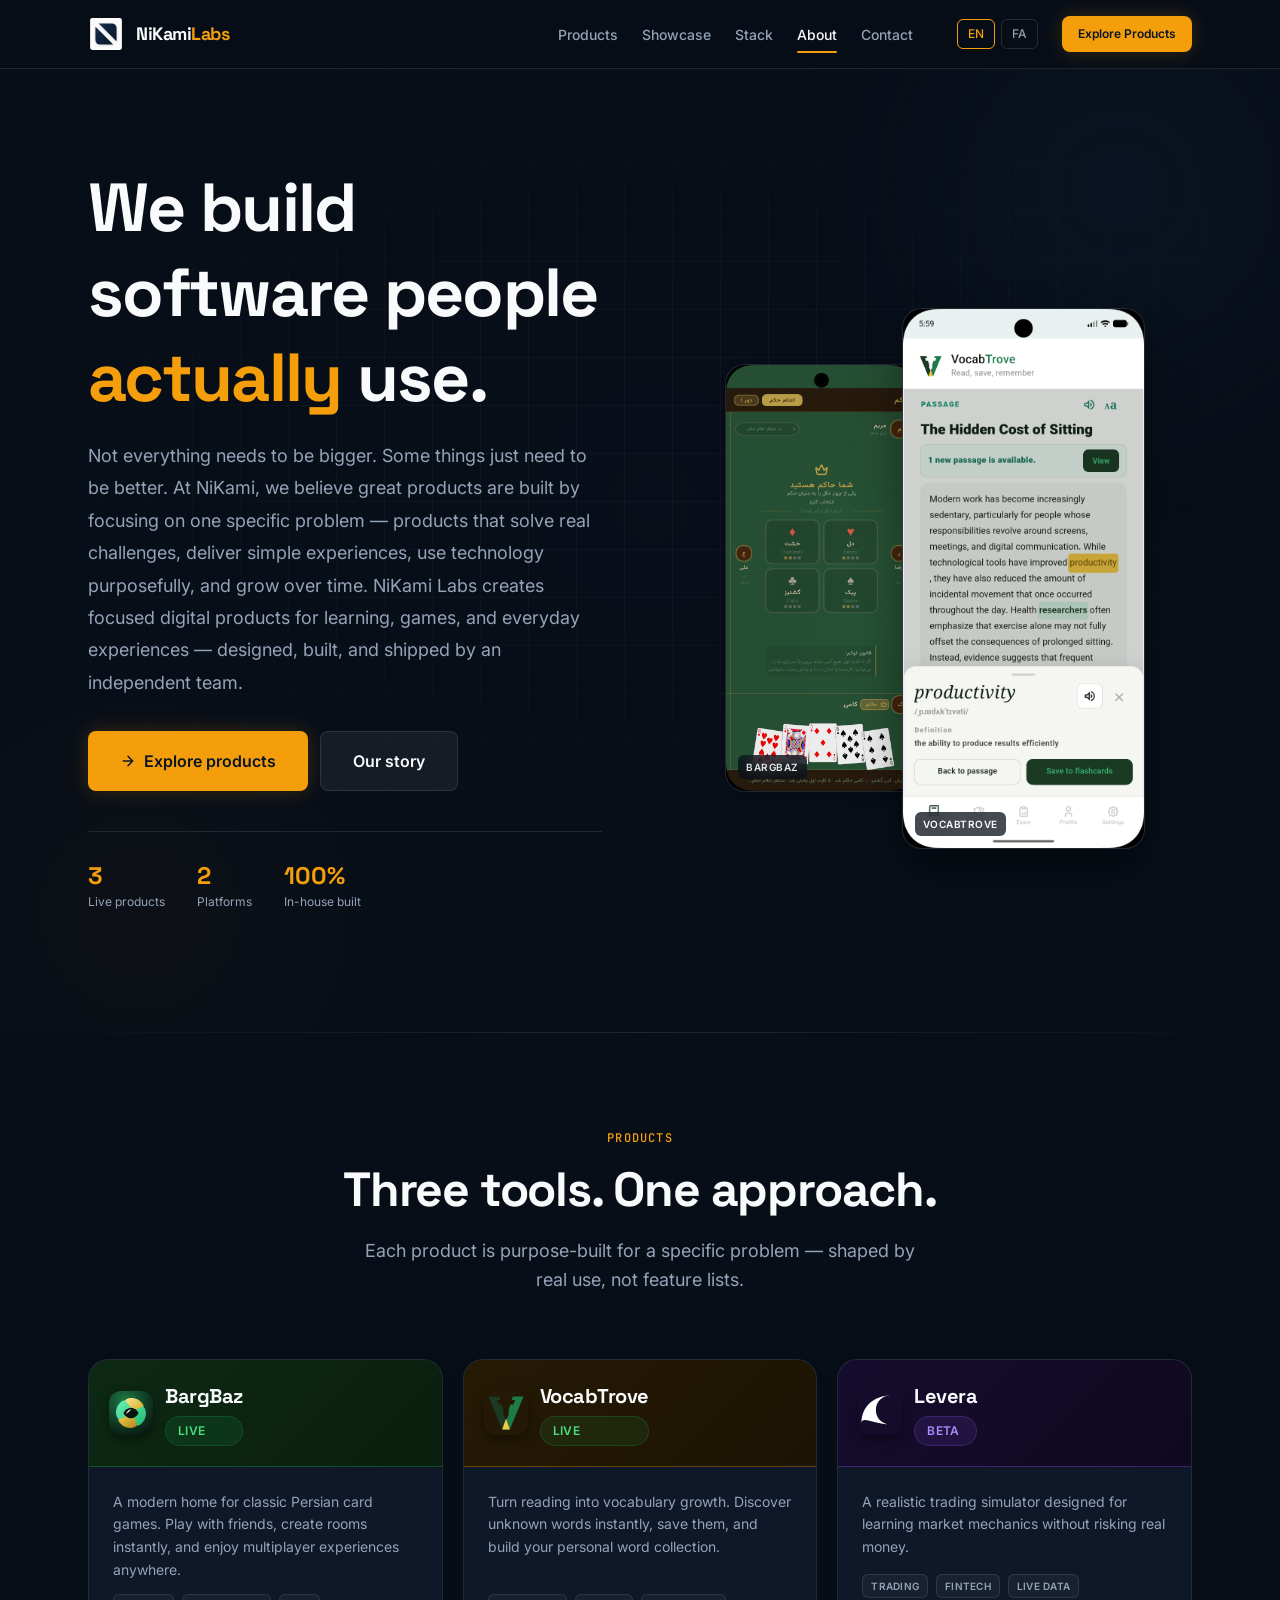
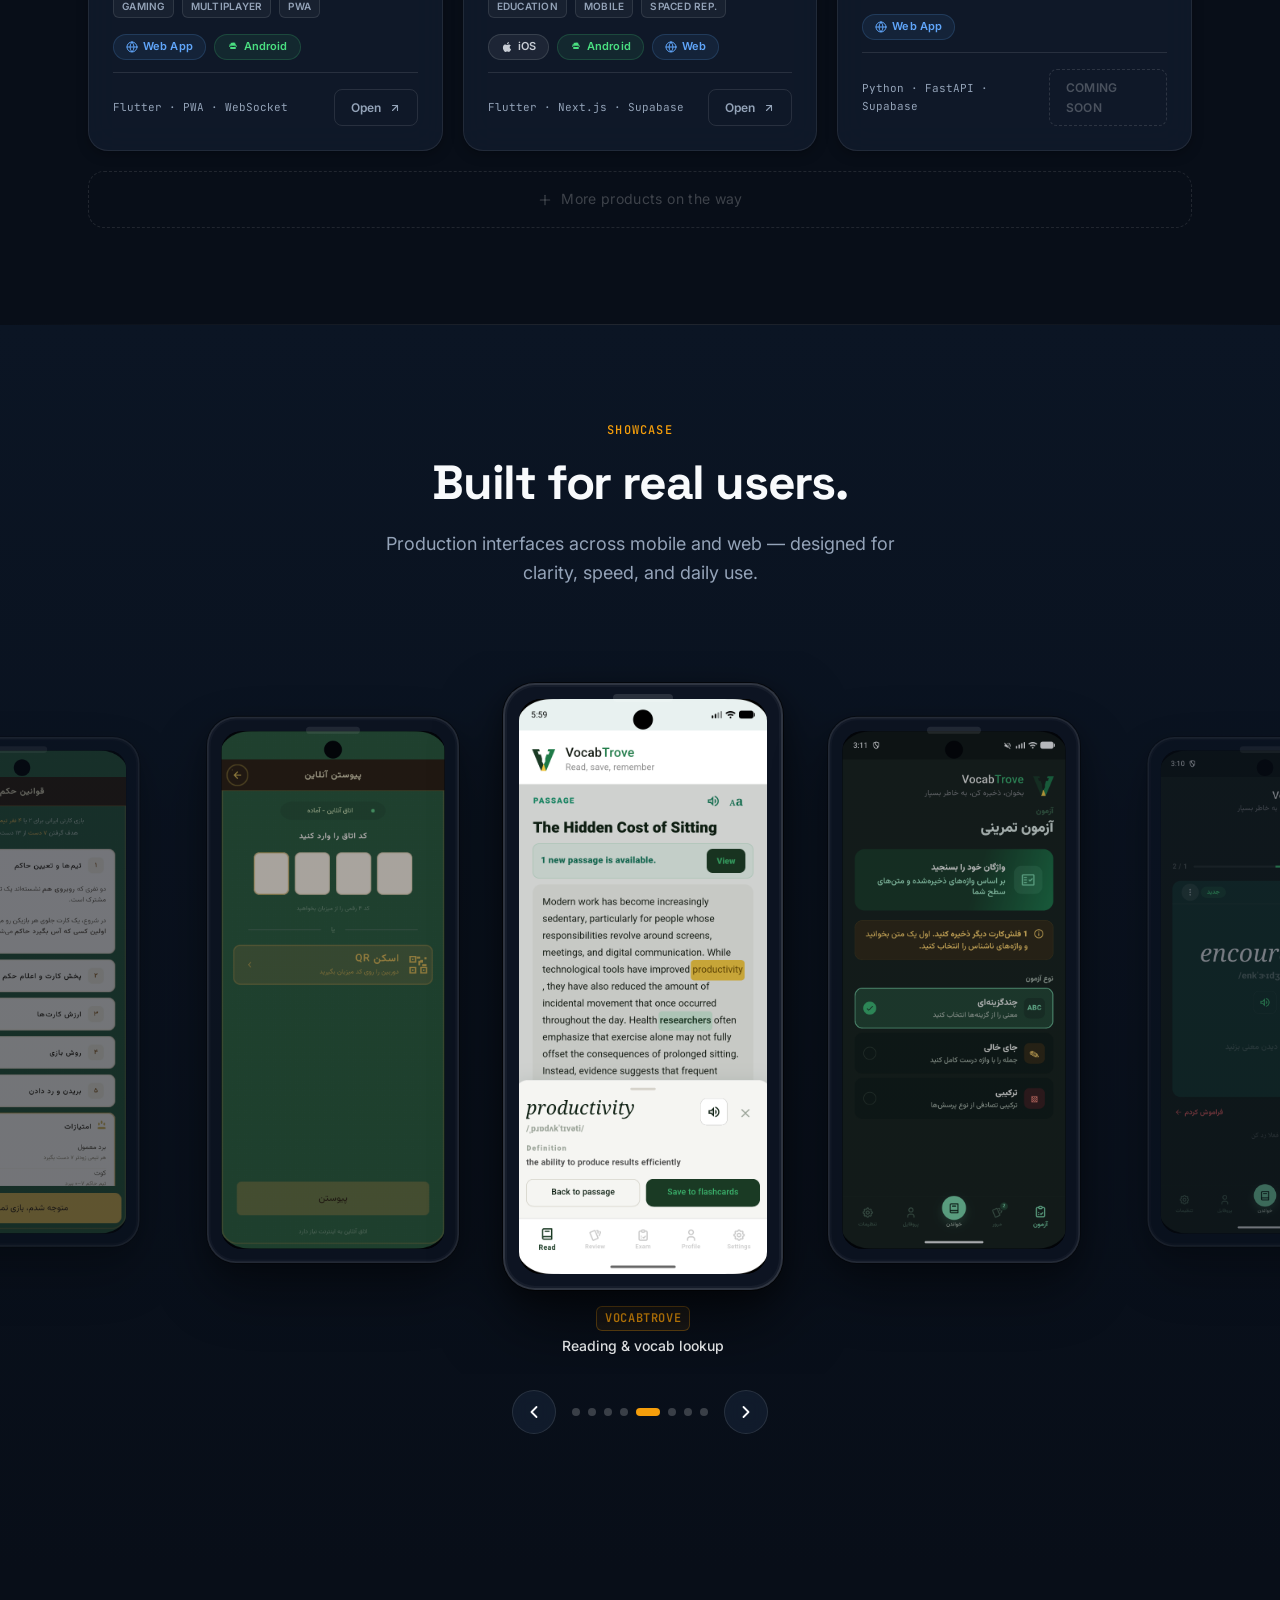
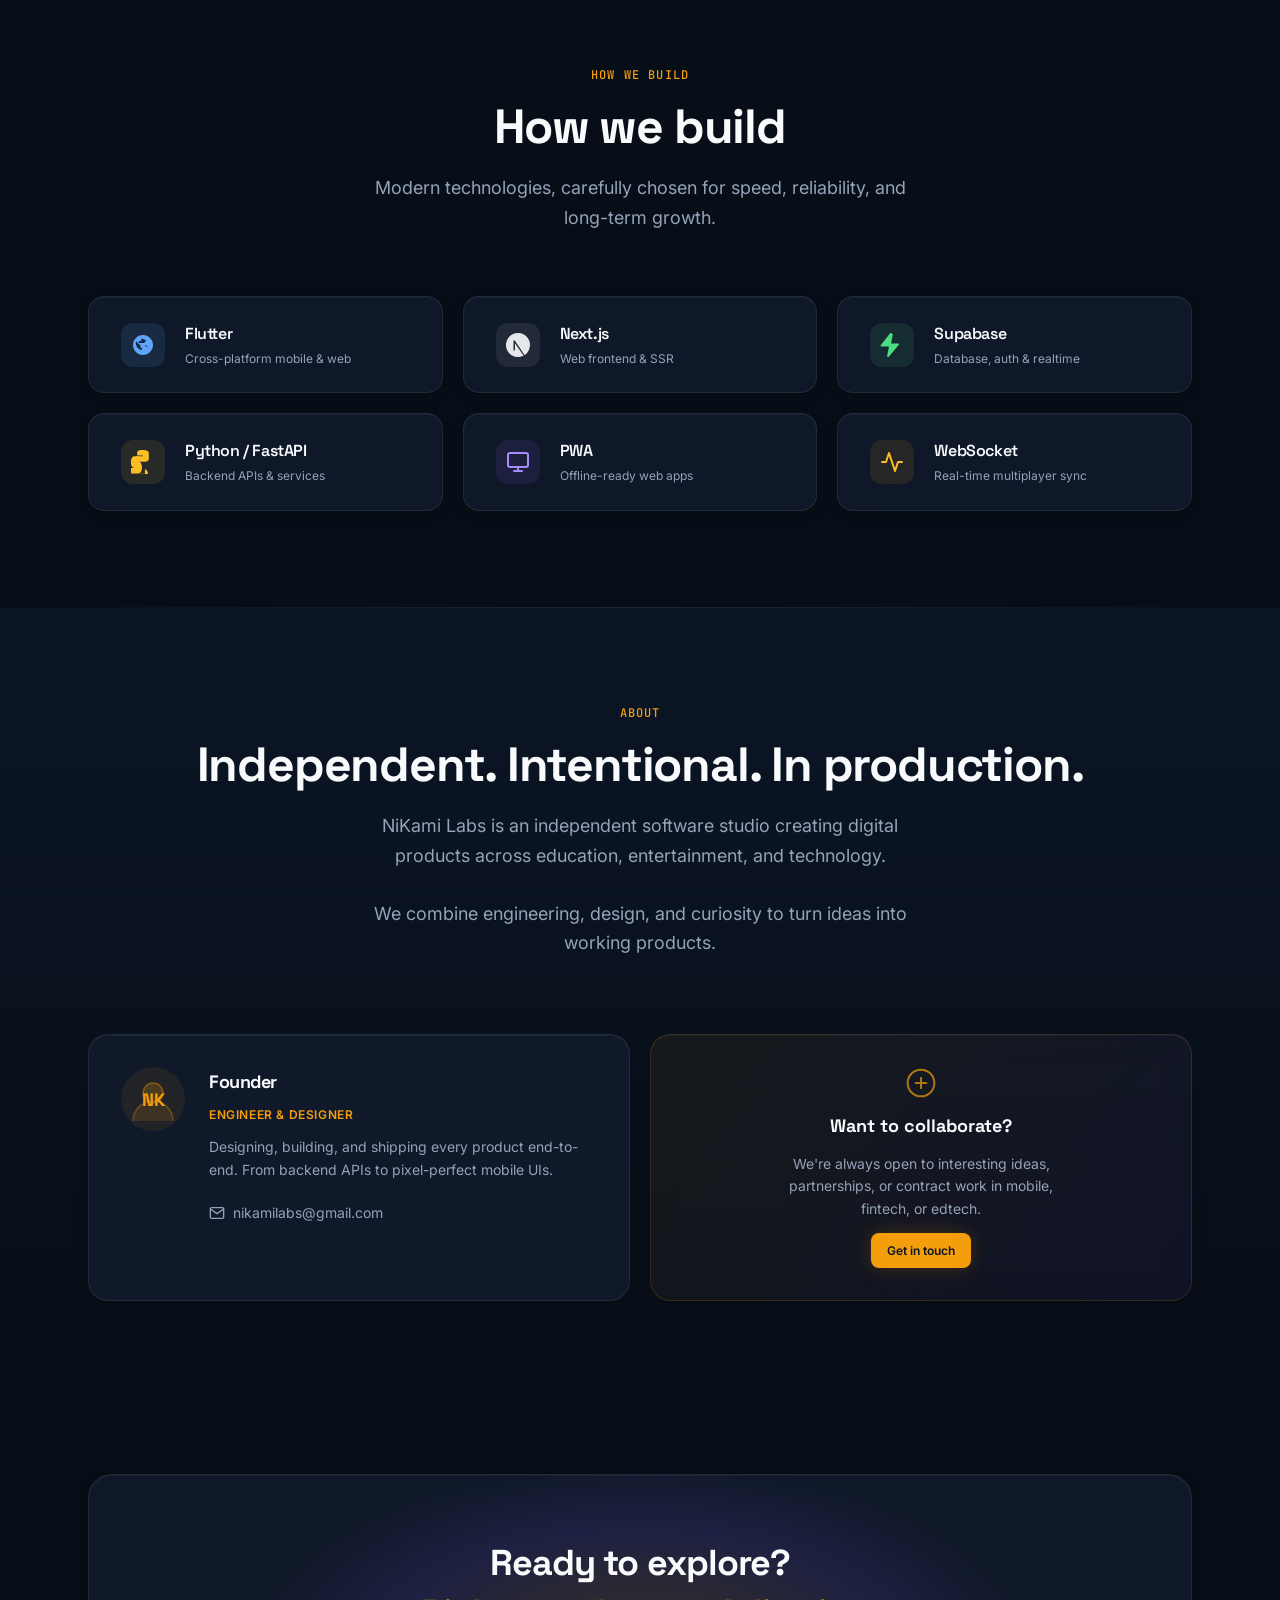
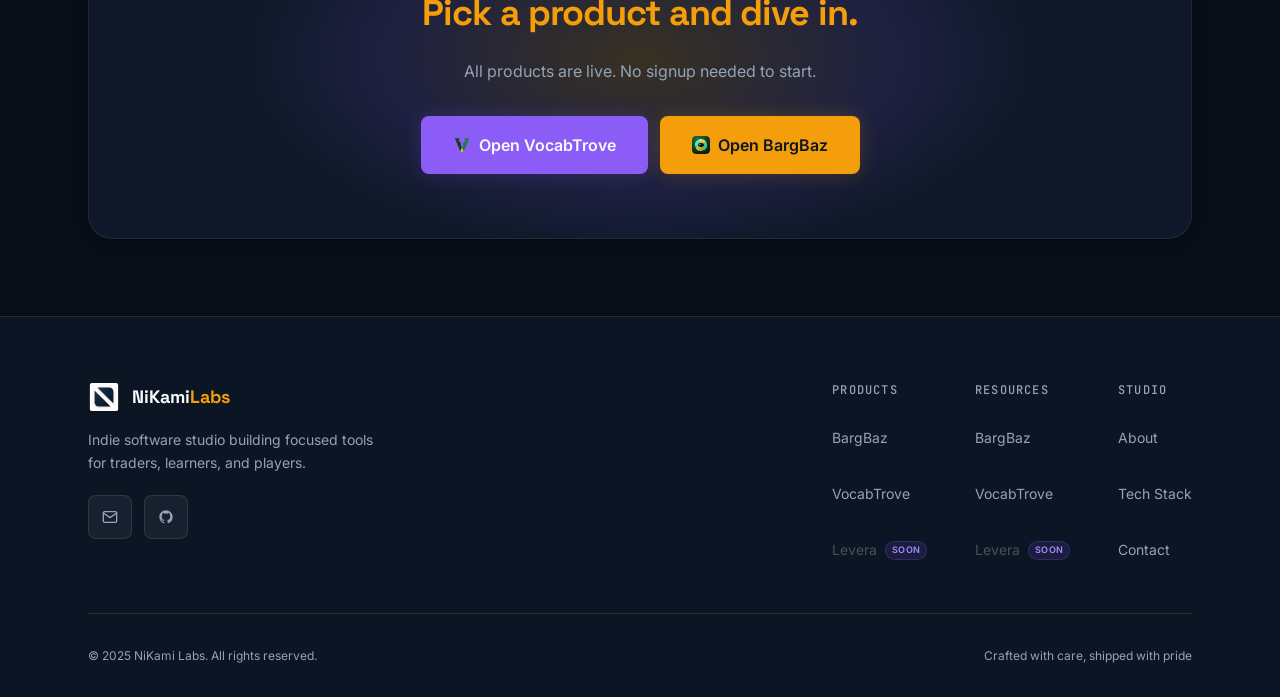
==== commit 56e6a923: "chore: update style" ====
--- a/index.html
+++ b/index.html
@@ -1,16 +1,23 @@
 <!DOCTYPE html>
-<html lang="en">
+<html lang="en" dir="ltr">
 <head>
   <meta charset="UTF-8" />
   <meta name="viewport" content="width=device-width, initial-scale=1.0" />
-  <title>NiKami Labs — Software that means something</title>
-  <meta name="description" content="NiKami Labs builds focused software products: BargBaz, VocabTrove, and Levera. Small indie team shipping production-quality apps." />
+  <title>NiKami Labs | Independent Software Studio Building Digital Products</title>
+  <meta name="description" content="NiKami Labs creates focused software products for language learning, gaming, and digital experiences. Explore VocabTrove, BargBaz, and Levera." />
   <meta name="theme-color" content="#0B1524" />
-  <meta property="og:title" content="NiKami Labs — Software that means something" />
-  <meta property="og:description" content="Indie software studio building focused tools for traders, learners, and players." />
+  <meta property="og:title" content="NiKami Labs | Independent Software Studio Building Digital Products" />
+  <meta property="og:description" content="NiKami Labs creates focused software products for language learning, gaming, and digital experiences. Explore VocabTrove, BargBaz, and Levera." />
   <meta property="og:type" content="website" />
   <link rel="icon" href="logos/nikami-labs-mark.svg" type="image/svg+xml" />
   <link rel="stylesheet" href="styles.css" />
+  <link rel="alternate" hreflang="fa" href="fa.html" />
+  <style>
+    .lang-switcher { display:flex; align-items:center; gap:6px; margin-left:12px; }
+    .lang-btn { display:inline-flex; align-items:center; padding:4px 10px; border-radius:6px; font-size:12px; font-weight:500; text-decoration:none; border:1px solid rgba(255,255,255,0.12); color:rgba(255,255,255,0.6); transition:all 0.2s; }
+    .lang-btn:hover { border-color:rgba(255,255,255,0.3); color:#fff; }
+    .lang-btn.active { border-color:var(--accent); color:var(--accent); }
+  </style>
 </head>
 <body>
 
@@ -30,7 +37,13 @@
       <li><a href="#about">About</a></li>
       <li><a href="#contact">Contact</a></li>
     </ul>
-    <a href="#products" class="btn btn-primary btn-sm nav-cta">Explore Products</a>
+    <div style="display:flex;align-items:center;gap:8px;">
+      <div class="lang-switcher">
+        <a href="index.html" class="lang-btn active">EN</a>
+        <a href="fa.html" class="lang-btn">FA</a>
+      </div>
+      <a href="#products" class="btn btn-primary btn-sm nav-cta">Explore Products</a>
+    </div>
     <button class="nav-hamburger" type="button" aria-label="Open menu" aria-expanded="false" aria-controls="mobileMenu" id="menuToggle">
       <svg width="22" height="22" viewBox="0 0 22 22" fill="none" aria-hidden="true">
         <path d="M3 6h16M3 11h16M3 16h16" stroke="currentColor" stroke-width="1.8" stroke-linecap="round"/>
@@ -45,6 +58,10 @@
   <a href="#stack">Stack</a>
   <a href="#about">About</a>
   <a href="#contact">Contact</a>
+  <div style="display:flex;gap:8px;padding:4px 0;">
+    <a href="index.html" class="lang-btn active">EN</a>
+    <a href="fa.html" class="lang-btn">FA</a>
+  </div>
   <a href="#products" class="btn btn-primary">Explore Products</a>
 </div>
 
@@ -63,20 +80,17 @@
 
     <div class="hero-text reveal">
       <h1 class="hero-headline" id="hero-heading">
-        Software that<br>
-        <span class="highlight">solves</span> real<br>
-        problems.
+        We build software people <span class="highlight">actually</span> use.
       </h1>
       <p class="hero-sub">
-        NiKami Labs builds focused tools for traders, language learners,
-        and card-game players. Small team. Sharp products. Shipped and in production.
+        Not everything needs to be bigger. Some things just need to be better. At NiKami, we believe great products are built by focusing on one specific problem — products that solve real challenges, deliver simple experiences, use technology purposefully, and grow over time. NiKami Labs creates focused digital products for learning, games, and everyday experiences — designed, built, and shipped by an independent team.
       </p>
       <div class="hero-ctas">
         <a href="#products" class="btn btn-primary btn-lg">
           <svg width="16" height="16" viewBox="0 0 24 24" fill="none" stroke="currentColor" stroke-width="2.2" stroke-linecap="round" stroke-linejoin="round" aria-hidden="true"><path d="M5 12h14M12 5l7 7-7 7"/></svg>
-          See our products
+          Explore products
         </a>
-        <a href="#showcase" class="btn btn-secondary btn-lg">View showcase</a>
+        <a href="#about" class="btn btn-secondary btn-lg">Our story</a>
       </div>
       <dl class="hero-stats">
         <div class="hero-stat">
@@ -122,8 +136,8 @@
   <div class="container">
     <div class="section-header reveal">
       <p class="eyebrow">Products</p>
-      <h2 class="section-title" id="products-heading">Three tools. One focus.</h2>
-      <p class="section-sub">Each product is purpose-built for a specific domain — no bloat, no feature creep.</p>
+      <h2 class="section-title" id="products-heading">Three tools. One approach.</h2>
+      <p class="section-sub">Each product is purpose-built for a specific problem — shaped by real use, not feature lists.</p>
     </div>
 
     <div class="products-row">
@@ -139,8 +153,7 @@
         </div>
         <div class="product-card-body">
           <p class="product-desc">
-            Persian card-game platform with online rooms, local network play, and solo practice.
-            Real-time multiplayer, QR join codes, mobile-first.
+            A modern home for classic Persian card games. Play with friends, create rooms instantly, and enjoy multiplayer experiences anywhere.
           </p>
           <div class="product-tags">
             <span class="product-tag">Gaming</span>
@@ -159,7 +172,7 @@
           </div>
           <div class="product-footer">
             <span class="product-stack font-mono">Flutter · PWA · WebSocket</span>
-            <a href="https://bargbaz.vercel.app" class="btn btn-ghost btn-sm" target="_blank" rel="noopener">
+            <a href="https://bargbaz.nikamilabs.ir" class="btn btn-ghost btn-sm" target="_blank" rel="noopener">
               Open <svg width="12" height="12" viewBox="0 0 24 24" fill="none" stroke="currentColor" stroke-width="2.2" stroke-linecap="round" stroke-linejoin="round" aria-hidden="true"><path d="M7 17L17 7M7 7h10v10"/></svg>
             </a>
           </div>
@@ -177,8 +190,7 @@
         </div>
         <div class="product-card-body">
           <p class="product-desc">
-            Language-learning app focused on reading and vocabulary. Tap to look up words,
-            save flashcards, and review with spaced repetition.
+            Turn reading into vocabulary growth. Discover unknown words instantly, save them, and build your personal word collection.
           </p>
           <div class="product-tags">
             <span class="product-tag">Education</span>
@@ -201,7 +213,7 @@
           </div>
           <div class="product-footer">
             <span class="product-stack font-mono">Flutter · Next.js · Supabase</span>
-            <a href="https://vocab-trove.vercel.app" class="btn btn-ghost btn-sm" target="_blank" rel="noopener">
+            <a href="https://vocabtrove.nikamilabs.ir" class="btn btn-ghost btn-sm" target="_blank" rel="noopener">
               Open <svg width="12" height="12" viewBox="0 0 24 24" fill="none" stroke="currentColor" stroke-width="2.2" stroke-linecap="round" stroke-linejoin="round" aria-hidden="true"><path d="M7 17L17 7M7 7h10v10"/></svg>
             </a>
           </div>
@@ -219,8 +231,7 @@
         </div>
         <div class="product-card-body">
           <p class="product-desc">
-            Margin trading simulator for Persian exchanges. Go long or short with 1×–20× leverage
-            on live Wallex order books with stop-loss and take-profit.
+            A realistic trading simulator designed for learning market mechanics without risking real money.
           </p>
           <div class="product-tags">
             <span class="product-tag">Trading</span>
@@ -386,9 +397,9 @@
 <section id="stack" class="section section-dark" aria-labelledby="stack-heading">
   <div class="container">
     <div class="section-header reveal">
-      <p class="eyebrow">Tech Stack</p>
-      <h2 class="section-title" id="stack-heading">Built on solid foundations.</h2>
-      <p class="section-sub">We pick proven tools that let a small team move fast without cutting corners.</p>
+      <p class="eyebrow">How we build</p>
+      <h2 class="section-title" id="stack-heading">How we build</h2>
+      <p class="section-sub">Modern technologies, carefully chosen for speed, reliability, and long-term growth.</p>
     </div>
     <div class="stack-grid reveal">
       <div class="stack-item glass">
@@ -457,11 +468,10 @@
   <div class="container">
     <div class="section-header reveal">
       <p class="eyebrow">About</p>
-      <h2 class="section-title" id="about-heading">Small team, sharp tools.</h2>
+      <h2 class="section-title" id="about-heading">Independent. Intentional. In production.</h2>
       <p class="section-sub">
-        NiKami Labs is an indie software studio built on a simple idea: build tightly scoped,
-        production-quality products in-house — and keep shipping. Focused on typography,
-        interaction polish, and interfaces that feel intentional on every screen size.
+        NiKami Labs is an independent software studio creating digital products across education, entertainment, and technology.<br><br>
+        We combine engineering, design, and curiosity to turn ideas into working products.
       </p>
     </div>
 
@@ -515,11 +525,11 @@
       </h2>
       <p class="cta-band-sub reveal reveal-d1">All products are live. No signup needed to start.</p>
       <div class="cta-band-actions reveal reveal-d2">
-        <a href="https://vocab-trove.vercel.app" class="btn btn-accent btn-lg" target="_blank" rel="noopener">
+        <a href="https://vocabtrove.nikamilabs.ir" class="btn btn-accent btn-lg" target="_blank" rel="noopener">
           <img src="logos/vocabtrove-icon.svg" width="18" height="18" alt="" style="border-radius:4px" />
           Open VocabTrove
         </a>
-        <a href="https://bargbaz.vercel.app" class="btn btn-primary btn-lg" target="_blank" rel="noopener">
+        <a href="https://bargbaz.nikamilabs.ir" class="btn btn-primary btn-lg" target="_blank" rel="noopener">
           <img src="logos/bargbaz-final-pivot-icon.svg" width="18" height="18" alt="" style="border-radius:4px" />
           Open BargBaz
         </a>
@@ -554,16 +564,16 @@
         <div class="footer-col">
           <h4>Products</h4>
           <ul>
-            <li><a href="https://bargbaz.vercel.app" target="_blank" rel="noopener">BargBaz</a></li>
-            <li><a href="https://vocab-trove.vercel.app" target="_blank" rel="noopener">VocabTrove</a></li>
+            <li><a href="https://bargbaz.nikamilabs.ir" target="_blank" rel="noopener">BargBaz</a></li>
+            <li><a href="https://vocabtrove.nikamilabs.ir" target="_blank" rel="noopener">VocabTrove</a></li>
             <li><span class="footer-link-muted">Levera <span class="badge badge-purple" style="font-size:9px;padding:1px 6px;">Soon</span></span></li>
           </ul>
         </div>
         <div class="footer-col">
           <h4>Resources</h4>
           <ul>
-            <li><a href="https://bargbaz.vercel.app" target="_blank" rel="noopener">BargBaz</a></li>
-            <li><a href="https://vocab-trove.vercel.app" target="_blank" rel="noopener">VocabTrove</a></li>
+            <li><a href="https://bargbaz.nikamilabs.ir" target="_blank" rel="noopener">BargBaz</a></li>
+            <li><a href="https://vocabtrove.nikamilabs.ir" target="_blank" rel="noopener">VocabTrove</a></li>
             <li><span class="footer-link-muted">Levera <span class="badge badge-purple" style="font-size:9px;padding:1px 6px;">Soon</span></span></li>
           </ul>
         </div>
--- a/styles.css
+++ b/styles.css
@@ -95,6 +95,11 @@
   --glass-bg:        rgba(19, 30, 48, 0.72);
   --glass-border:    rgba(255, 255, 255, 0.08);
   --glass-highlight: rgba(255, 255, 255, 0.04);
+
+  /* aliases for new sections */
+  --text-primary:   #F8FAFC;
+  --text-secondary: #94A3B8;
+  --accent:         var(--color-primary);
 }
 
 /* ── Semantic Tokens ──────────────────────────────────────── */
@@ -146,8 +151,9 @@
 
 body.menu-open { overflow: hidden; }
 
-img { display: block; max-width: 100%; height: auto; }
-a   { text-decoration: none; color: inherit; }
+img    { display: block; max-width: 100%; height: auto; }
+a      { text-decoration: none; color: inherit; }
+button { cursor: pointer; }
 
 /* ── Skip Link ────────────────────────────────────────────── */
 .skip-link {
@@ -497,20 +503,25 @@
 .hero-badge { margin-bottom: var(--space-5); }
 .hero-headline {
   font-family: 'Space Grotesk', sans-serif;
-  font-size: clamp(2.4rem, 5.5vw, 4.25rem);
+  font-size: clamp(1.75rem, 6vw, 4.25rem);
   font-weight: var(--font-weight-bold);
   line-height: var(--leading-tight);
   letter-spacing: var(--tracking-tight);
   margin-bottom: var(--space-5);
 }
+
+/* Farsi headline is longer — scale down slightly */
+html[lang="fa"] .hero-headline {
+  font-size: clamp(1.5rem, 5vw, 3rem);
+}
 .hero-headline .highlight { color: var(--color-primary); }
 
 .hero-sub {
   font-size: clamp(var(--font-size-base), 1.5vw, var(--font-size-lg));
   color: var(--color-muted-foreground);
-  line-height: var(--leading-relaxed);
+  line-height: 1.8;
   margin-bottom: var(--space-8);
-  max-width: 500px;
+  max-width: 520px;
 }
 
 .hero-ctas { display: flex; gap: var(--space-3); flex-wrap: wrap; }
@@ -616,13 +627,15 @@
   overflow: hidden;
   display: flex;
   flex-direction: column;
+  cursor: pointer;
   transition:
     transform var(--duration-slow) var(--ease-out),
-    box-shadow var(--duration-slow) var(--ease-out);
+    box-shadow var(--duration-slow) var(--ease-out),
+    border-color var(--duration-slow) var(--ease-out);
 }
 .product-card:hover {
-  transform: translateY(-4px);
-  box-shadow: var(--shadow-xl);
+  transform: translateY(-6px);
+  box-shadow: var(--shadow-xl), 0 0 0 1px rgba(255,255,255,0.06);
 }
 
 /* compact logo + name band at top of each card */
@@ -946,7 +959,7 @@
 /* ── TECH STACK ───────────────────────────────────────────── */
 .stack-grid {
   display: grid;
-  grid-template-columns: repeat(2, 1fr);
+  grid-template-columns: repeat(3, 1fr);
   gap: var(--space-5);
 }
 
@@ -1268,8 +1281,8 @@
   margin-top: var(--space-5);
 }
 .social-link {
-  width: 36px;
-  height: 36px;
+  width: 44px;
+  height: 44px;
   display: flex;
   align-items: center;
   justify-content: center;
@@ -1332,44 +1345,109 @@
 /* ── Scroll reveal ────────────────────────────────────────── */
 .reveal {
   opacity: 0;
-  transform: translateY(20px);
-  transition: opacity 0.6s var(--ease-out), transform 0.6s var(--ease-out);
+  transform: translateY(28px);
+  transition: opacity 0.65s var(--ease-out), transform 0.65s var(--ease-out);
 }
 .reveal.in { opacity: 1; transform: none; }
-.reveal-d1 { transition-delay: 0.08s; }
-.reveal-d2 { transition-delay: 0.16s; }
-.reveal-d3 { transition-delay: 0.24s; }
+.reveal-d1 { transition-delay: 0.10s; }
+.reveal-d2 { transition-delay: 0.20s; }
+.reveal-d3 { transition-delay: 0.30s; }
 
 /* ── Responsive ───────────────────────────────────────────── */
 @media (max-width: 1024px) {
   .products-row { grid-template-columns: 1fr; }
-  .team-grid { grid-template-columns: 1fr; }
+  .team-grid    { grid-template-columns: 1fr; }
+  .stack-grid   { grid-template-columns: repeat(2, 1fr); }
 }
 
 @media (max-width: 768px) {
-  .hero-inner { grid-template-columns: 1fr; }
-  .hero-visual { min-height: 360px; order: -1; }
+  .hero-inner    { grid-template-columns: 1fr; }
+  .hero-visual   { min-height: 360px; order: -1; }
   .hero-showcase { max-width: 320px; height: 360px; margin: 0 auto; }
-  .hero-stats { gap: var(--space-6); }
+  .hero-stats    { gap: var(--space-6); }
   .nav-links, .nav-cta { display: none; }
   .nav-hamburger { display: flex; align-items: center; justify-content: center; }
-  .stack-grid { grid-template-columns: repeat(2, 1fr); }
-  .team-card { flex-direction: column; }
-  /* taller slide on narrow screens so content is readable */
-  .slide { height: clamp(300px, 70vw, 480px); }
-  .slide-caption { padding: var(--space-4) var(--space-5); font-size: var(--font-size-sm); }
+  .nav-wrapper .lang-switcher { display: none; }
+  .stack-grid  { grid-template-columns: repeat(2, 1fr); }
+  .team-card   { flex-direction: column; }
 }
 
 @media (max-width: 640px) {
-  .hero-ctas { flex-direction: column; }
+  .hero-ctas  { flex-direction: column; }
   .hero-ctas .btn { width: 100%; max-width: 320px; }
   .hero-stats { flex-wrap: wrap; gap: var(--space-5); }
   .stats-grid { grid-template-columns: 1fr; }
-  .footer-top { flex-direction: column; }
+  .stack-grid { grid-template-columns: 1fr; }
+  .footer-top    { flex-direction: column; }
   .footer-links-row { gap: var(--space-8); }
   .footer-bottom { flex-direction: column; text-align: center; }
   .cta-band-actions { flex-direction: column; align-items: center; }
   .cta-band-actions .btn { width: 100%; max-width: 280px; }
   .team-grid { grid-template-columns: 1fr; }
-  .slide { height: clamp(240px, 75vw, 380px); }
-}
+}
+
+/* ── CTA band glow pulse ──────────────────────────────────── */
+@keyframes glow-pulse {
+  0%, 100% { opacity: 1;   transform: translate(-50%, -50%) scale(1); }
+  50%       { opacity: 0.7; transform: translate(-50%, -50%) scale(1.08); }
+}
+.cta-band-glow { animation: glow-pulse 6s ease-in-out infinite; }
+@media (prefers-reduced-motion: reduce) { .cta-band-glow { animation: none; } }
+
+/* ── Philosophy / Why section ────────────────────────────── */
+.philosophy-card {
+  grid-column: 1 / -1;
+  max-width: 680px;
+  margin: 0 auto;
+  width: 100%;
+}
+.philosophy-card > p {
+  font-size: 1.05rem;
+  line-height: 1.85;
+  color: var(--text-secondary);
+  margin: 0 0 1.5rem;
+}
+.philosophy-card ul {
+  list-style: none;
+  padding: 0;
+  margin: 0;
+  display: flex;
+  flex-direction: column;
+  gap: 0.65rem;
+}
+.philosophy-card li {
+  display: flex;
+  align-items: center;
+  gap: 10px;
+  color: var(--text-primary);
+  font-size: 0.95rem;
+  font-weight: var(--font-weight-medium);
+}
+.philosophy-card li::before {
+  content: '';
+  width: 6px;
+  height: 6px;
+  border-radius: 50%;
+  background: var(--color-primary);
+  flex-shrink: 0;
+}
+.philosophy-blockquote {
+  margin: 1.5rem 0 0;
+  padding: 1rem 1.25rem;
+  border-left: 3px solid var(--color-primary);
+  border-radius: 0 var(--radius-md) var(--radius-md) 0;
+  background: rgba(255,255,255,0.03);
+}
+.philosophy-blockquote > p {
+  margin: 0;
+  font-size: 1rem;
+  color: var(--text-primary);
+  font-style: italic;
+  line-height: 1.7;
+}
+html[dir="rtl"] .philosophy-blockquote {
+  border-left: none;
+  border-right: 3px solid var(--color-primary);
+  border-radius: var(--radius-md) 0 0 var(--radius-md);
+}
+html[dir="rtl"] .philosophy-card li { flex-direction: row-reverse; }
